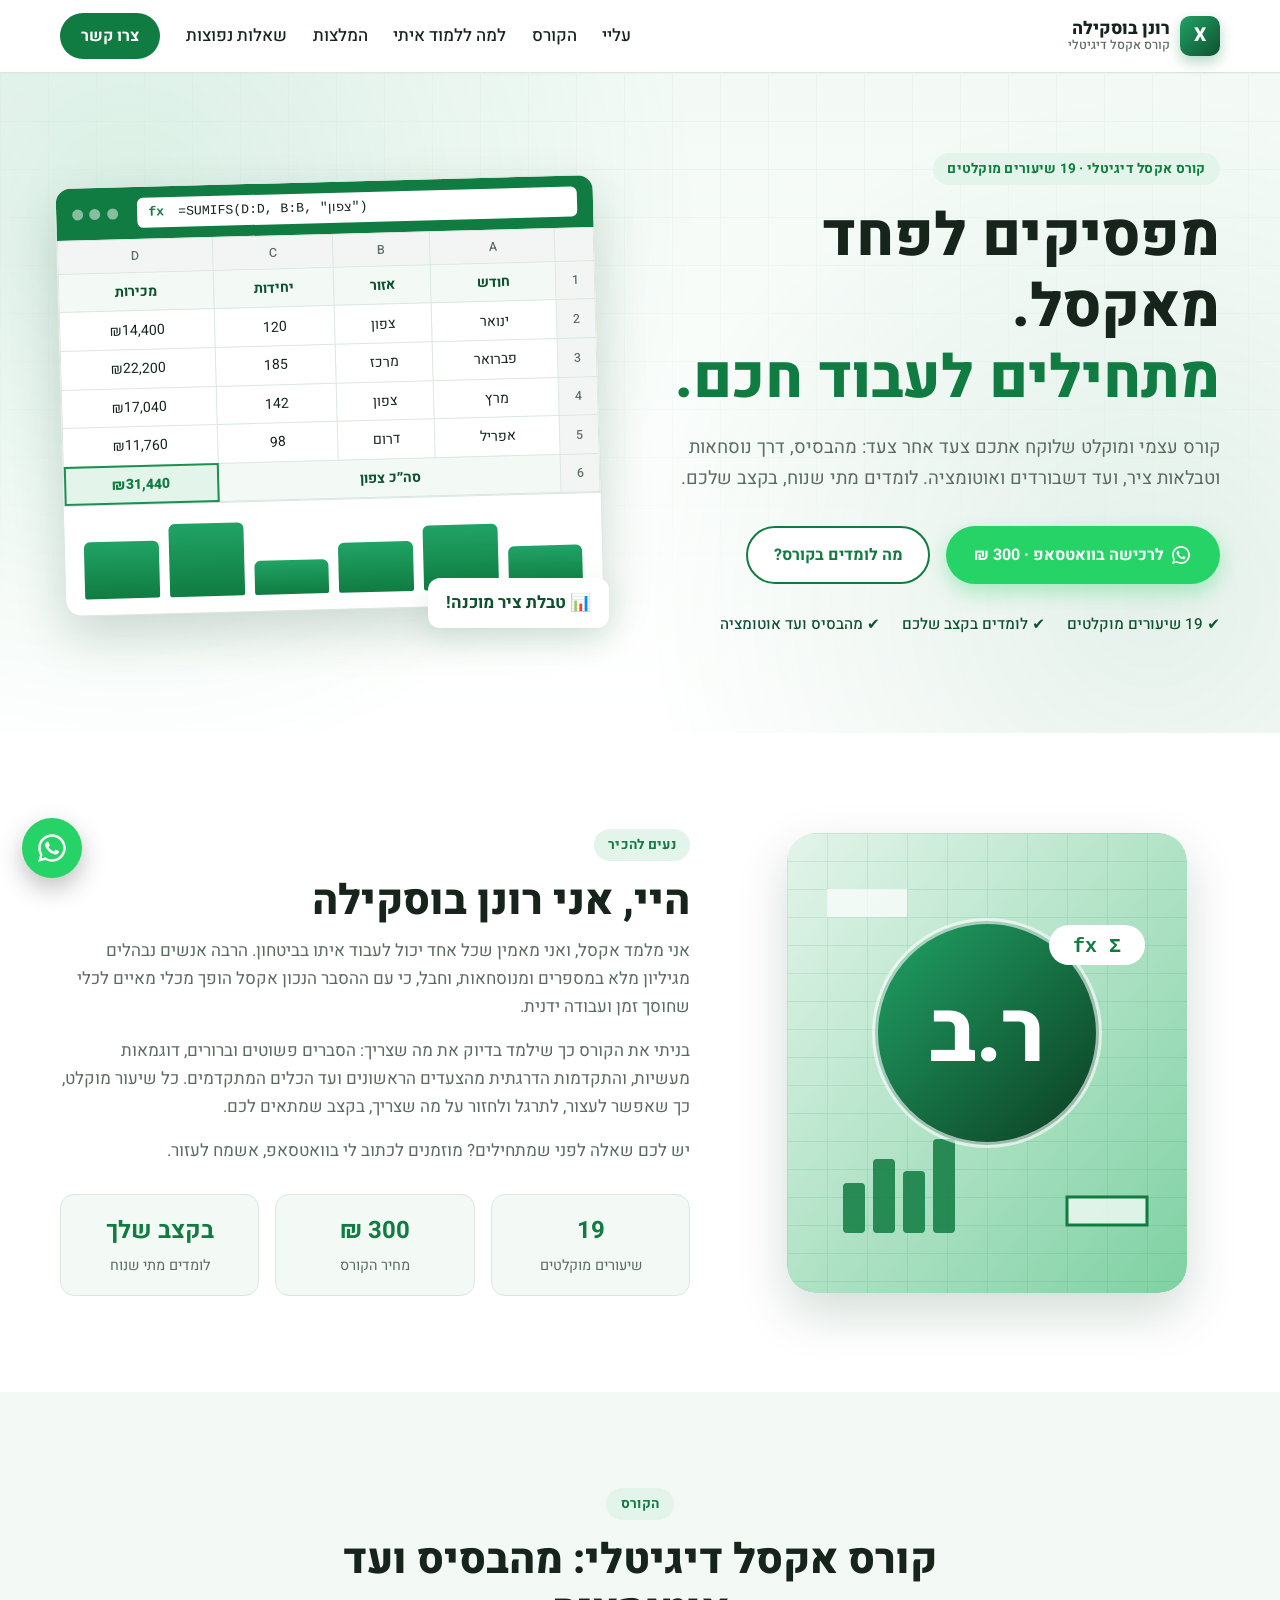
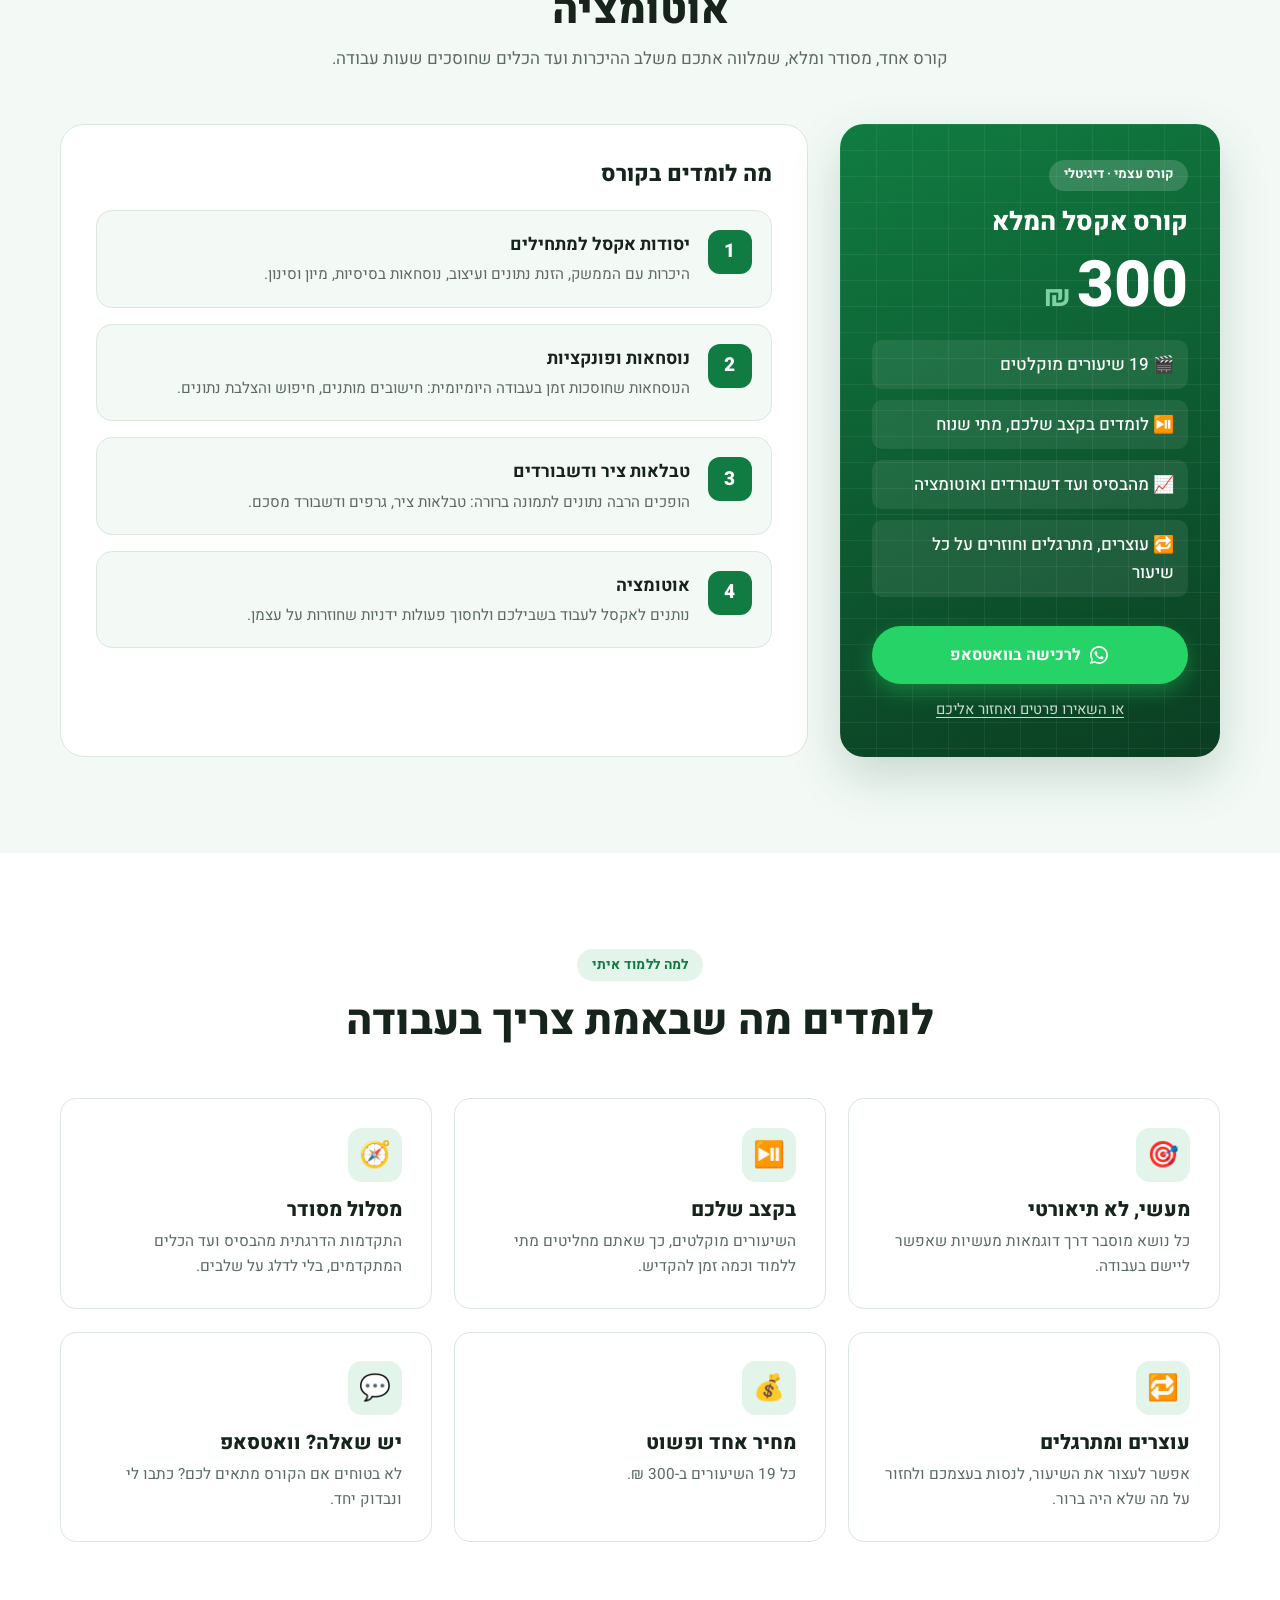
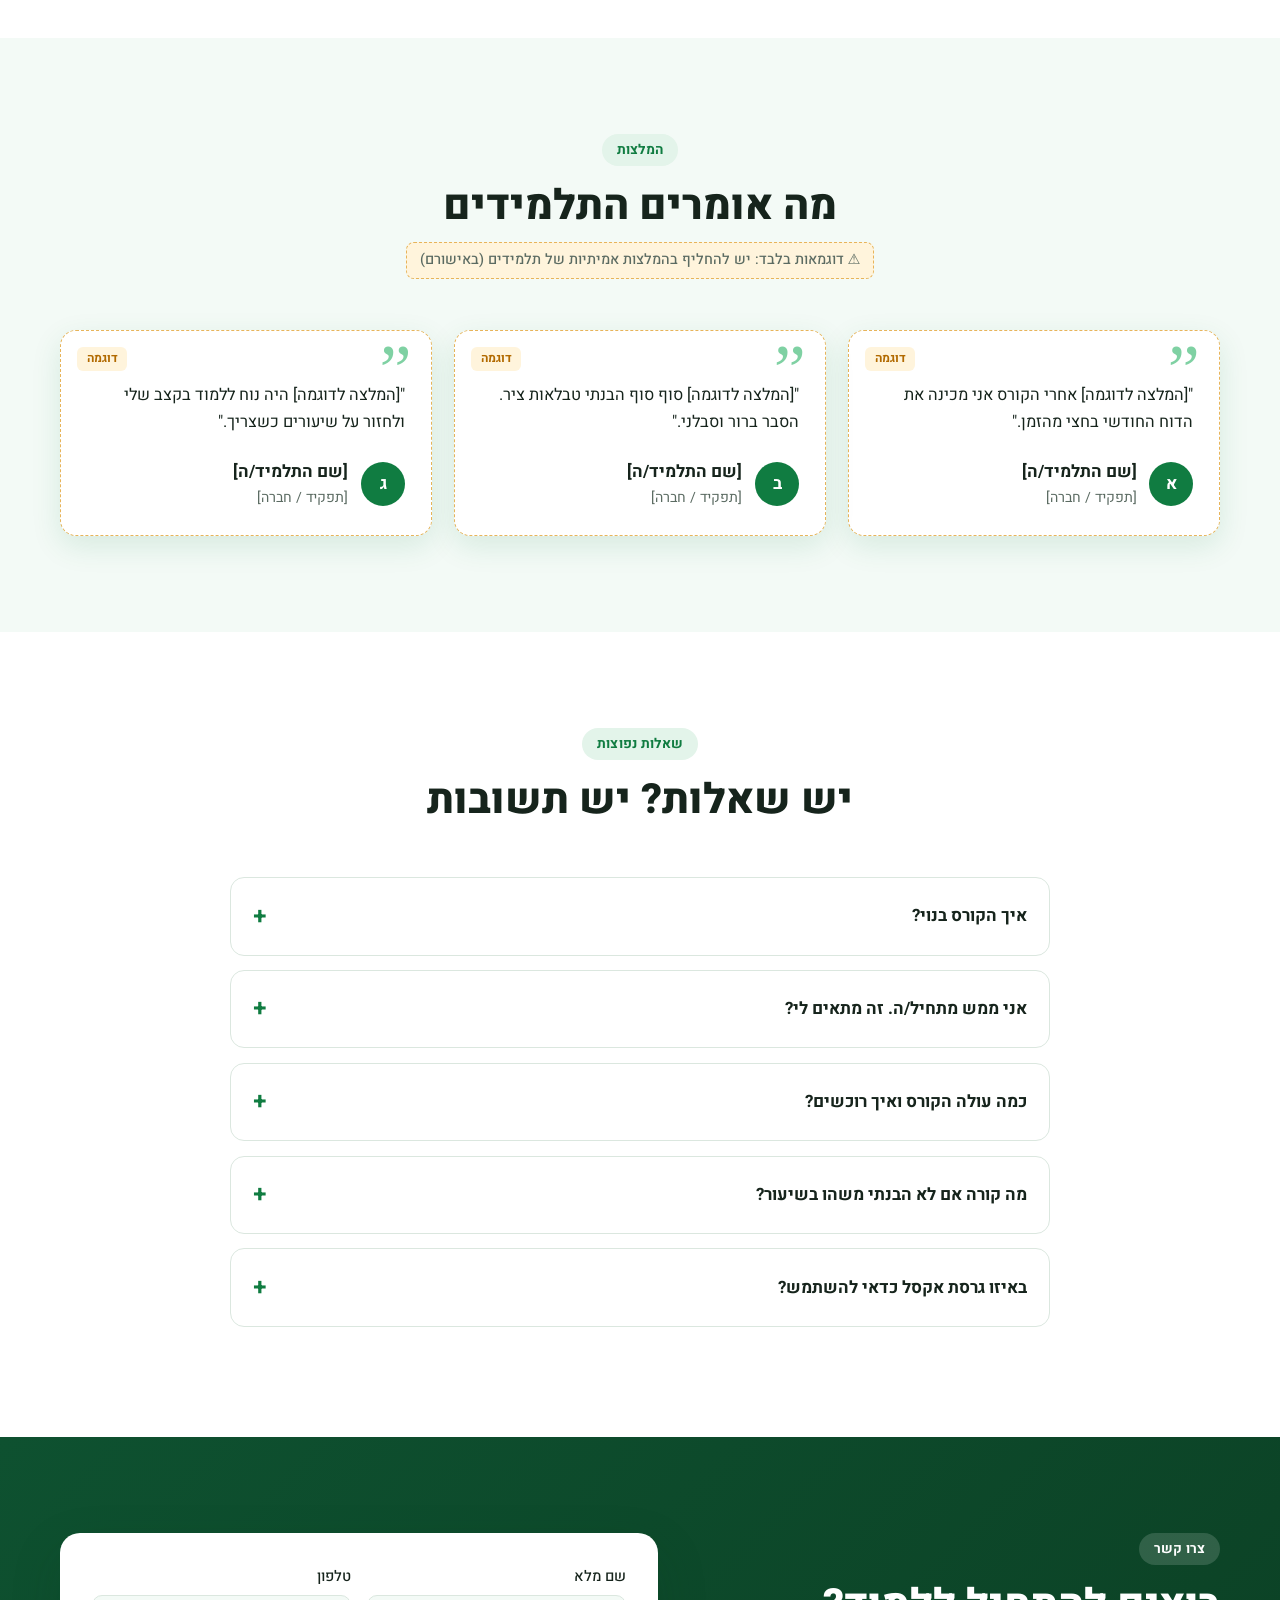
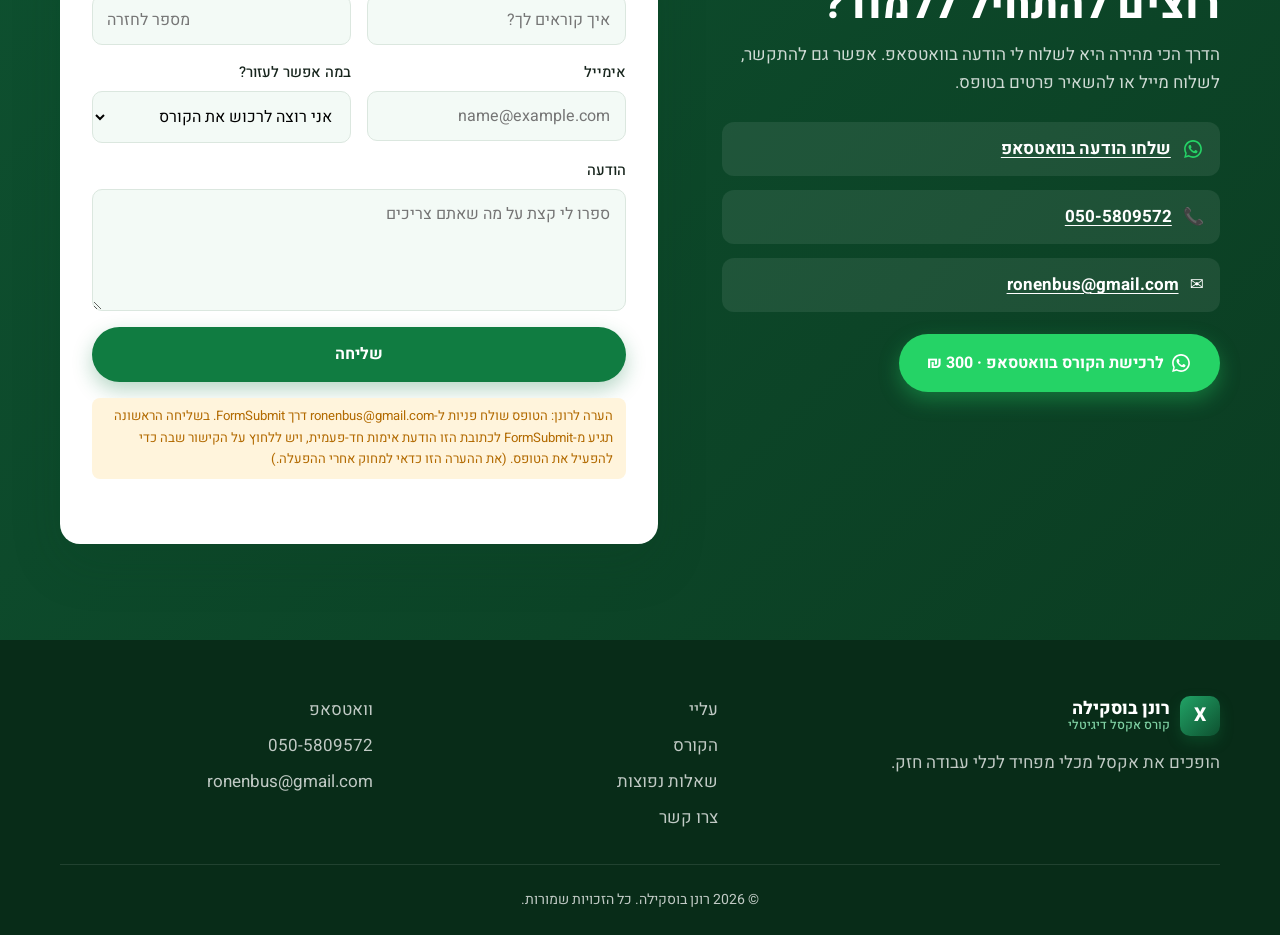
==== index.html @ 21a85e14 "Add Hebrew Excel course landing page for GitHub Pages Place the static site at the repository root w" ====
<!DOCTYPE html>
<html lang="he" dir="rtl">
<head>
  <meta charset="UTF-8">
  <meta name="viewport" content="width=device-width, initial-scale=1.0">
  <title>רונן בוסקילה | קורס אקסל דיגיטלי</title>
  <meta name="description" content="קורס אקסל דיגיטלי עם רונן בוסקילה: 19 שיעורים מוקלטים, לומדים בקצב שלכם, מהבסיס ועד טבלאות ציר, דשבורדים ואוטומציה. 300 ₪.">
  <link rel="preconnect" href="https://fonts.googleapis.com">
  <link rel="preconnect" href="https://fonts.gstatic.com" crossorigin>
  <link href="https://fonts.googleapis.com/css2?family=Heebo:wght@300;400;500;700;800&display=swap" rel="stylesheet">
  <link rel="stylesheet" href="styles.css">
</head>
<body>

  <!-- ===== Header / Nav ===== -->
  <header class="site-header" id="top">
    <div class="container nav">
      <a href="#top" class="logo" aria-label="דף הבית">
        <span class="logo-mark">X</span>
        <span class="logo-text">רונן בוסקילה <small>קורס אקסל דיגיטלי</small></span>
      </a>
      <button class="nav-toggle" aria-label="פתיחת תפריט" aria-expanded="false">
        <span></span><span></span><span></span>
      </button>
      <nav class="nav-links" aria-label="ניווט ראשי">
        <a href="#about">עליי</a>
        <a href="#course">הקורס</a>
        <a href="#benefits">למה ללמוד איתי</a>
        <a href="#testimonials">המלצות</a>
        <a href="#faq">שאלות נפוצות</a>
        <a href="#contact" class="btn btn-small">צרו קשר</a>
      </nav>
    </div>
  </header>

  <main>
    <!-- ===== Hero ===== -->
    <section class="hero">
      <div class="container hero-grid">
        <div class="hero-text">
          <span class="eyebrow">קורס אקסל דיגיטלי · 19 שיעורים מוקלטים</span>
          <h1>מפסיקים לפחד מאקסל.<br><span class="highlight">מתחילים לעבוד חכם.</span></h1>
          <p class="lead">
            קורס עצמי ומוקלט שלוקח אתכם צעד אחר צעד: מהבסיס, דרך נוסחאות וטבלאות ציר, ועד דשבורדים ואוטומציה.
            לומדים מתי שנוח, בקצב שלכם.
          </p>
          <div class="hero-cta">
            <a href="https://wa.me/972505809572?text=%D7%94%D7%99%D7%99%20%D7%A8%D7%95%D7%A0%D7%9F%2C%20%D7%90%D7%A0%D7%99%20%D7%A8%D7%95%D7%A6%D7%94%20%D7%9C%D7%A8%D7%9B%D7%95%D7%A9%20%D7%90%D7%AA%20%D7%A7%D7%95%D7%A8%D7%A1%20%D7%94%D7%90%D7%A7%D7%A1%D7%9C%20%D7%94%D7%93%D7%99%D7%92%D7%99%D7%98%D7%9C%D7%99%20%28300%20%E2%82%AA%29" target="_blank" rel="noopener" class="btn btn-whatsapp">
              <svg class="wa-icon" viewBox="0 0 32 32" aria-hidden="true"><use href="#wa"/></svg>
              לרכישה בוואטסאפ · 300 ₪
            </a>
            <a href="#course" class="btn btn-ghost">מה לומדים בקורס?</a>
          </div>
          <ul class="hero-points">
            <li>✔ 19 שיעורים מוקלטים</li>
            <li>✔ לומדים בקצב שלכם</li>
            <li>✔ מהבסיס ועד אוטומציה</li>
          </ul>
        </div>

        <!-- Decorative spreadsheet mock -->
        <div class="hero-visual" aria-hidden="true">
          <div class="sheet">
            <div class="sheet-bar">
              <span class="dot"></span><span class="dot"></span><span class="dot"></span>
              <span class="formula"><b>fx</b> =SUMIFS(D:D, B:B, "<bdi>צפון</bdi>")</span>
            </div>
            <table class="sheet-table">
              <thead><tr><th></th><th>A</th><th>B</th><th>C</th><th>D</th></tr></thead>
              <tbody>
                <tr><th>1</th><td class="h">חודש</td><td class="h">אזור</td><td class="h">יחידות</td><td class="h">מכירות</td></tr>
                <tr><th>2</th><td>ינואר</td><td>צפון</td><td>120</td><td>₪14,400</td></tr>
                <tr><th>3</th><td>פברואר</td><td>מרכז</td><td>185</td><td>₪22,200</td></tr>
                <tr><th>4</th><td>מרץ</td><td>צפון</td><td>142</td><td>₪17,040</td></tr>
                <tr><th>5</th><td>אפריל</td><td>דרום</td><td>98</td><td>₪11,760</td></tr>
                <tr><th>6</th><td colspan="3" class="h">סה״כ צפון</td><td class="sel">₪31,440</td></tr>
              </tbody>
            </table>
            <div class="chart">
              <span style="--h:55%"></span><span style="--h:85%"></span><span style="--h:65%"></span><span style="--h:45%"></span><span style="--h:95%"></span><span style="--h:75%"></span>
            </div>
          </div>
          <div class="float-badge">📊 טבלת ציר מוכנה!</div>
        </div>
      </div>
    </section>

    <!-- ===== About ===== -->
    <section class="section" id="about">
      <div class="container about-grid">
        <div class="about-photo">
          <!-- Illustrated avatar (not a photo) -->
          <svg class="avatar-art" viewBox="0 0 400 460" role="img" aria-label="איור: ר.ב עם מוטיב של גיליון אקסל">
            <defs>
              <linearGradient id="bg" x1="0" y1="0" x2="1" y2="1">
                <stop offset="0" stop-color="#e3f4ea"/><stop offset="1" stop-color="#7fd1a3"/>
              </linearGradient>
              <linearGradient id="disc" x1="0" y1="0" x2="1" y2="1">
                <stop offset="0" stop-color="#21a366"/><stop offset="1" stop-color="#0b3d22"/>
              </linearGradient>
              <pattern id="grid" width="40" height="28" patternUnits="userSpaceOnUse">
                <path d="M40 0H0V28" fill="none" stroke="#107c41" stroke-opacity=".14" stroke-width="1.5"/>
              </pattern>
            </defs>
            <rect width="400" height="460" rx="28" fill="url(#bg)"/>
            <rect width="400" height="460" rx="28" fill="url(#grid)"/>
            <!-- highlighted cells -->
            <rect x="40" y="56" width="80" height="28" fill="#fff" fill-opacity=".7"/>
            <rect x="280" y="364" width="80" height="28" fill="#fff" fill-opacity=".7" stroke="#107c41" stroke-width="3"/>
            <!-- bars -->
            <g fill="#107c41" fill-opacity=".85">
              <rect x="56" y="350" width="22" height="50" rx="4"/>
              <rect x="86" y="326" width="22" height="74" rx="4"/>
              <rect x="116" y="338" width="22" height="62" rx="4"/>
              <rect x="146" y="306" width="22" height="94" rx="4"/>
            </g>
            <!-- initials disc -->
            <circle cx="200" cy="200" r="112" fill="url(#disc)"/>
            <circle cx="200" cy="200" r="112" fill="none" stroke="#fff" stroke-opacity=".6" stroke-width="6"/>
            <text x="200" y="228" text-anchor="middle" font-family="Heebo, sans-serif" font-weight="800" font-size="86" fill="#fff">ר.ב</text>
            <!-- fx tag -->
            <g transform="translate(262 92)">
              <rect width="96" height="40" rx="20" fill="#fff"/>
              <text x="48" y="27" text-anchor="middle" font-family="Consolas, monospace" font-weight="700" font-size="20" fill="#107c41">fx Σ</text>
            </g>
          </svg>
        </div>
        <div class="about-text">
          <span class="eyebrow">נעים להכיר</span>
          <h2>היי, אני רונן בוסקילה</h2>
          <p>
            אני מלמד אקסל, ואני מאמין שכל אחד יכול לעבוד איתו בביטחון. הרבה אנשים נבהלים מגיליון מלא במספרים
            ומנוסחאות, וחבל, כי עם ההסבר הנכון אקסל הופך מכלי מאיים לכלי שחוסך זמן ועבודה ידנית.
          </p>
          <p>
            בניתי את הקורס כך שילמד בדיוק את מה שצריך: הסברים פשוטים וברורים, דוגמאות מעשיות,
            והתקדמות הדרגתית מהצעדים הראשונים ועד הכלים המתקדמים. כל שיעור מוקלט, כך שאפשר לעצור, לתרגל
            ולחזור על מה שצריך, בקצב שמתאים לכם.
          </p>
          <p>יש לכם שאלה לפני שמתחילים? מוזמנים לכתוב לי בוואטסאפ, אשמח לעזור.</p>
          <div class="stats">
            <div><strong>19</strong><span>שיעורים מוקלטים</span></div>
            <div><strong>300 ₪</strong><span>מחיר הקורס</span></div>
            <div><strong>בקצב שלך</strong><span>לומדים מתי שנוח</span></div>
          </div>
        </div>
      </div>
    </section>

    <!-- ===== Course ===== -->
    <section class="section section-alt" id="course">
      <div class="container">
        <div class="section-head">
          <span class="eyebrow">הקורס</span>
          <h2>קורס אקסל דיגיטלי: מהבסיס ועד אוטומציה</h2>
          <p>קורס אחד, מסודר ומלא, שמלווה אתכם משלב ההיכרות ועד הכלים שחוסכים שעות עבודה.</p>
        </div>

        <div class="course-feature">
          <aside class="course-offer">
            <span class="ribbon-static">קורס עצמי · דיגיטלי</span>
            <h3>קורס אקסל המלא</h3>
            <div class="price-big"><span class="amount">300</span><span class="cur">₪</span></div>
            <ul class="offer-list">
              <li>🎬 19 שיעורים מוקלטים</li>
              <li>⏯️ לומדים בקצב שלכם, מתי שנוח</li>
              <li>📈 מהבסיס ועד דשבורדים ואוטומציה</li>
              <li>🔁 עוצרים, מתרגלים וחוזרים על כל שיעור</li>
            </ul>
            <a href="https://wa.me/972505809572?text=%D7%94%D7%99%D7%99%20%D7%A8%D7%95%D7%A0%D7%9F%2C%20%D7%90%D7%A0%D7%99%20%D7%A8%D7%95%D7%A6%D7%94%20%D7%9C%D7%A8%D7%9B%D7%95%D7%A9%20%D7%90%D7%AA%20%D7%A7%D7%95%D7%A8%D7%A1%20%D7%94%D7%90%D7%A7%D7%A1%D7%9C%20%D7%94%D7%93%D7%99%D7%92%D7%99%D7%98%D7%9C%D7%99%20%28300%20%E2%82%AA%29" target="_blank" rel="noopener" class="btn btn-whatsapp full-w">
              <svg class="wa-icon" viewBox="0 0 32 32" aria-hidden="true"><use href="#wa"/></svg>
              לרכישה בוואטסאפ
            </a>
            <a href="#contact" class="offer-sub">או השאירו פרטים ואחזור אליכם</a>
          </aside>

          <div class="modules">
            <h3 class="modules-title">מה לומדים בקורס</h3>
            <ol class="module-list">
              <li class="module">
                <span class="m-num">1</span>
                <div>
                  <h4>יסודות אקסל למתחילים</h4>
                  <p>היכרות עם הממשק, הזנת נתונים ועיצוב, נוסחאות בסיסיות, מיון וסינון.</p>
                </div>
              </li>
              <li class="module">
                <span class="m-num">2</span>
                <div>
                  <h4>נוסחאות ופונקציות</h4>
                  <p>הנוסחאות שחוסכות זמן בעבודה היומיומית: חישובים מותנים, חיפוש והצלבת נתונים.</p>
                </div>
              </li>
              <li class="module">
                <span class="m-num">3</span>
                <div>
                  <h4>טבלאות ציר ודשבורדים</h4>
                  <p>הופכים הרבה נתונים לתמונה ברורה: טבלאות ציר, גרפים ודשבורד מסכם.</p>
                </div>
              </li>
              <li class="module">
                <span class="m-num">4</span>
                <div>
                  <h4>אוטומציה</h4>
                  <p>נותנים לאקסל לעבוד בשבילכם ולחסוך פעולות ידניות שחוזרות על עצמן.</p>
                </div>
              </li>
            </ol>
          </div>
        </div>
      </div>
    </section>

    <!-- ===== Benefits ===== -->
    <section class="section" id="benefits">
      <div class="container">
        <div class="section-head">
          <span class="eyebrow">למה ללמוד איתי</span>
          <h2>לומדים מה שבאמת צריך בעבודה</h2>
        </div>
        <div class="benefits-grid">
          <div class="benefit"><div class="b-icon">🎯</div><h3>מעשי, לא תיאורטי</h3><p>כל נושא מוסבר דרך דוגמאות מעשיות שאפשר ליישם בעבודה.</p></div>
          <div class="benefit"><div class="b-icon">⏯️</div><h3>בקצב שלכם</h3><p>השיעורים מוקלטים, כך שאתם מחליטים מתי ללמוד וכמה זמן להקדיש.</p></div>
          <div class="benefit"><div class="b-icon">🧭</div><h3>מסלול מסודר</h3><p>התקדמות הדרגתית מהבסיס ועד הכלים המתקדמים, בלי לדלג על שלבים.</p></div>
          <div class="benefit"><div class="b-icon">🔁</div><h3>עוצרים ומתרגלים</h3><p>אפשר לעצור את השיעור, לנסות בעצמכם ולחזור על מה שלא היה ברור.</p></div>
          <div class="benefit"><div class="b-icon">💰</div><h3>מחיר אחד ופשוט</h3><p>כל 19 השיעורים ב-300 ₪.</p></div>
          <div class="benefit"><div class="b-icon">💬</div><h3>יש שאלה? וואטסאפ</h3><p>לא בטוחים אם הקורס מתאים לכם? כתבו לי ונבדוק יחד.</p></div>
        </div>
      </div>
    </section>

    <!-- ===== Testimonials ===== -->
    <section class="section section-alt" id="testimonials">
      <div class="container">
        <div class="section-head">
          <span class="eyebrow">המלצות</span>
          <h2>מה אומרים התלמידים</h2>
          <p class="placeholder-note center">⚠️ דוגמאות בלבד: יש להחליף בהמלצות אמיתיות של תלמידים (באישורם)</p>
        </div>
        <div class="testimonials-grid">
          <figure class="testimonial">
            <span class="example-tag">דוגמה</span>
            <blockquote>"[המלצה לדוגמה] אחרי הקורס אני מכינה את הדוח החודשי בחצי מהזמן."</blockquote>
            <figcaption><span class="avatar">א</span><div><strong>[שם התלמיד/ה]</strong><small>[תפקיד / חברה]</small></div></figcaption>
          </figure>
          <figure class="testimonial">
            <span class="example-tag">דוגמה</span>
            <blockquote>"[המלצה לדוגמה] סוף סוף הבנתי טבלאות ציר. הסבר ברור וסבלני."</blockquote>
            <figcaption><span class="avatar">ב</span><div><strong>[שם התלמיד/ה]</strong><small>[תפקיד / חברה]</small></div></figcaption>
          </figure>
          <figure class="testimonial">
            <span class="example-tag">דוגמה</span>
            <blockquote>"[המלצה לדוגמה] היה נוח ללמוד בקצב שלי ולחזור על שיעורים כשצריך."</blockquote>
            <figcaption><span class="avatar">ג</span><div><strong>[שם התלמיד/ה]</strong><small>[תפקיד / חברה]</small></div></figcaption>
          </figure>
        </div>
      </div>
    </section>

    <!-- ===== FAQ ===== -->
    <section class="section" id="faq">
      <div class="container narrow">
        <div class="section-head">
          <span class="eyebrow">שאלות נפוצות</span>
          <h2>יש שאלות? יש תשובות</h2>
        </div>
        <div class="faq-list">
          <details>
            <summary>איך הקורס בנוי?</summary>
            <p>זה קורס עצמי ודיגיטלי של 19 שיעורים מוקלטים. אין מפגשים בזמן קבוע: צופים בשיעורים מתי שנוח לכם ומתקדמים בקצב שלכם.</p>
          </details>
          <details>
            <summary>אני ממש מתחיל/ה. זה מתאים לי?</summary>
            <p>כן. הקורס מתחיל מהיסודות ומתקדם בהדרגה, כך שלא צריך ידע מוקדם. אם יש לכם כבר ניסיון, אפשר להתמקד בחלקים המתקדמים.</p>
          </details>
          <details>
            <summary>כמה עולה הקורס ואיך רוכשים?</summary>
            <p>הקורס עולה 300 ₪. לרכישה, שלחו לי הודעה בוואטסאפ ל-<a href="https://wa.me/972505809572?text=%D7%94%D7%99%D7%99%20%D7%A8%D7%95%D7%A0%D7%9F%2C%20%D7%90%D7%A0%D7%99%20%D7%A8%D7%95%D7%A6%D7%94%20%D7%9C%D7%A8%D7%9B%D7%95%D7%A9%20%D7%90%D7%AA%20%D7%A7%D7%95%D7%A8%D7%A1%20%D7%94%D7%90%D7%A7%D7%A1%D7%9C%20%D7%94%D7%93%D7%99%D7%92%D7%99%D7%98%D7%9C%D7%99%20%28300%20%E2%82%AA%29" target="_blank" rel="noopener" class="inline-link"><bdi>050-5809572</bdi></a> ואחזור אליכם עם כל הפרטים.</p>
          </details>
          <details>
            <summary>מה קורה אם לא הבנתי משהו בשיעור?</summary>
            <p>השיעורים מוקלטים, אז אפשר לעצור, לחזור אחורה ולצפות שוב בכל חלק. ואם עדיין יש שאלה, אפשר לכתוב לי בוואטסאפ.</p>
          </details>
          <details>
            <summary>באיזו גרסת אקסל כדאי להשתמש?</summary>
            <p>מומלץ לעבוד עם גרסה עדכנית של Excel. אם יש לכם גרסה ישנה יותר, כתבו לי לפני הרכישה ונבדוק יחד שהקורס מתאים לכם.</p>
          </details>
        </div>
      </div>
    </section>

    <!-- ===== Contact ===== -->
    <section class="section contact-section" id="contact">
      <div class="container contact-grid">
        <div class="contact-info">
          <span class="eyebrow light">צרו קשר</span>
          <h2>רוצים להתחיל ללמוד?</h2>
          <p>הדרך הכי מהירה היא לשלוח לי הודעה בוואטסאפ. אפשר גם להתקשר, לשלוח מייל או להשאיר פרטים בטופס.</p>
          <ul class="contact-list">
            <li class="wa-item">
              <svg class="wa-icon" viewBox="0 0 32 32" aria-hidden="true"><use href="#wa"/></svg>
              <a href="https://wa.me/972505809572?text=%D7%94%D7%99%D7%99%20%D7%A8%D7%95%D7%A0%D7%9F%2C%20%D7%90%D7%A9%D7%9E%D7%97%20%D7%9C%D7%A9%D7%9E%D7%95%D7%A2%20%D7%A4%D7%A8%D7%98%D7%99%D7%9D%20%D7%A2%D7%9C%20%D7%A7%D7%95%D7%A8%D7%A1%20%D7%94%D7%90%D7%A7%D7%A1%D7%9C%20%D7%94%D7%93%D7%99%D7%92%D7%99%D7%98%D7%9C%D7%99" target="_blank" rel="noopener" class="contact-link">שלחו הודעה בוואטסאפ</a>
            </li>
            <li>📞 <a href="tel:+972505809572" class="contact-link"><bdi>050-5809572</bdi></a></li>
            <li>✉️ <a href="mailto:ronenbus@gmail.com" class="contact-link">ronenbus@gmail.com</a></li>
          </ul>
          <a href="https://wa.me/972505809572?text=%D7%94%D7%99%D7%99%20%D7%A8%D7%95%D7%A0%D7%9F%2C%20%D7%90%D7%A0%D7%99%20%D7%A8%D7%95%D7%A6%D7%94%20%D7%9C%D7%A8%D7%9B%D7%95%D7%A9%20%D7%90%D7%AA%20%D7%A7%D7%95%D7%A8%D7%A1%20%D7%94%D7%90%D7%A7%D7%A1%D7%9C%20%D7%94%D7%93%D7%99%D7%92%D7%99%D7%98%D7%9C%D7%99%20%28300%20%E2%82%AA%29" target="_blank" rel="noopener" class="btn btn-whatsapp contact-cta">
            <svg class="wa-icon" viewBox="0 0 32 32" aria-hidden="true"><use href="#wa"/></svg>
            לרכישת הקורס בוואטסאפ · 300 ₪
          </a>
        </div>
        <form class="contact-form" id="contactForm" action="https://formsubmit.co/ronenbus@gmail.com" method="POST" novalidate>
          <input type="hidden" name="_subject" value="פנייה חדשה מהאתר: קורס אקסל">
          <input type="hidden" name="_template" value="table">
          <input type="text" name="_honey" style="display:none" tabindex="-1" autocomplete="off">
          <label>שם מלא
            <input type="text" name="name" required placeholder="איך קוראים לך?">
          </label>
          <label>טלפון
            <input type="tel" name="phone" placeholder="מספר לחזרה">
          </label>
          <label>אימייל
            <input type="email" name="email" required placeholder="name@example.com">
          </label>
          <label>במה אפשר לעזור?
            <select name="topic">
              <option>אני רוצה לרכוש את הקורס</option>
              <option>יש לי שאלה על הקורס</option>
              <option>אחר</option>
            </select>
          </label>
          <label class="full">הודעה
            <textarea name="message" rows="4" placeholder="ספרו לי קצת על מה שאתם צריכים"></textarea>
          </label>
          <button type="submit" class="btn btn-primary full">שליחה</button>
          <p class="form-note full">הערה לרונן: הטופס שולח פניות ל-ronenbus@gmail.com דרך FormSubmit. בשליחה הראשונה תגיע מ-FormSubmit לכתובת הזו הודעת אימות חד-פעמית, ויש ללחוץ על הקישור שבה כדי להפעיל את הטופס. (את ההערה הזו כדאי למחוק אחרי ההפעלה.)</p>
          <p class="form-status full" role="status" aria-live="polite"></p>
        </form>
      </div>
    </section>
  </main>

  <!-- ===== Footer ===== -->
  <footer class="site-footer">
    <div class="container footer-grid">
      <div>
        <a href="#top" class="logo light"><span class="logo-mark">X</span><span class="logo-text">רונן בוסקילה <small>קורס אקסל דיגיטלי</small></span></a>
        <p>הופכים את אקסל מכלי מפחיד לכלי עבודה חזק.</p>
      </div>
      <nav aria-label="ניווט תחתון">
        <a href="#about">עליי</a>
        <a href="#course">הקורס</a>
        <a href="#faq">שאלות נפוצות</a>
        <a href="#contact">צרו קשר</a>
      </nav>
      <div class="footer-contact">
        <a href="https://wa.me/972505809572?text=%D7%94%D7%99%D7%99%20%D7%A8%D7%95%D7%A0%D7%9F%2C%20%D7%90%D7%A9%D7%9E%D7%97%20%D7%9C%D7%A9%D7%9E%D7%95%D7%A2%20%D7%A4%D7%A8%D7%98%D7%99%D7%9D%20%D7%A2%D7%9C%20%D7%A7%D7%95%D7%A8%D7%A1%20%D7%94%D7%90%D7%A7%D7%A1%D7%9C%20%D7%94%D7%93%D7%99%D7%92%D7%99%D7%98%D7%9C%D7%99" target="_blank" rel="noopener">וואטסאפ</a>
        <a href="tel:+972505809572"><bdi>050-5809572</bdi></a>
        <a href="mailto:ronenbus@gmail.com">ronenbus@gmail.com</a>
        <!-- Social links: add here when available, e.g. <a href="...">פייסבוק</a> -->
      </div>
    </div>
    <div class="container copyright">© <span id="year"></span> רונן בוסקילה. כל הזכויות שמורות.</div>
  </footer>

  <!-- Floating WhatsApp button -->
  <a href="https://wa.me/972505809572?text=%D7%94%D7%99%D7%99%20%D7%A8%D7%95%D7%A0%D7%9F%2C%20%D7%90%D7%A9%D7%9E%D7%97%20%D7%9C%D7%A9%D7%9E%D7%95%D7%A2%20%D7%A4%D7%A8%D7%98%D7%99%D7%9D%20%D7%A2%D7%9C%20%D7%A7%D7%95%D7%A8%D7%A1%20%D7%94%D7%90%D7%A7%D7%A1%D7%9C%20%D7%94%D7%93%D7%99%D7%92%D7%99%D7%98%D7%9C%D7%99" target="_blank" rel="noopener" class="wa-float" aria-label="שלחו הודעה בוואטסאפ">
    <svg viewBox="0 0 32 32" aria-hidden="true"><use href="#wa"/></svg>
  </a>

  <!-- WhatsApp icon symbol -->
  <svg width="0" height="0" style="position:absolute" aria-hidden="true">
    <symbol id="wa" viewBox="0 0 32 32">
      <path fill="currentColor" d="M16.004 3C8.837 3 3.004 8.832 3.004 16c0 2.29.6 4.528 1.74 6.5L3 29l6.68-1.71A12.95 12.95 0 0 0 16.004 29C23.17 29 29 23.168 29 16S23.17 3 16.004 3Zm0 23.6c-1.98 0-3.92-.53-5.61-1.54l-.4-.24-3.96 1.02 1.06-3.86-.26-.41A10.56 10.56 0 0 1 5.4 16c0-5.85 4.76-10.6 10.6-10.6 5.85 0 10.6 4.75 10.6 10.6 0 5.85-4.75 10.6-10.6 10.6Zm5.82-7.94c-.32-.16-1.89-.93-2.18-1.04-.29-.11-.5-.16-.72.16-.21.32-.82 1.04-1 1.25-.19.21-.37.24-.69.08-.32-.16-1.35-.5-2.57-1.59-.95-.85-1.59-1.9-1.78-2.22-.19-.32-.02-.49.14-.65.14-.14.32-.37.48-.56.16-.19.21-.32.32-.53.11-.21.05-.4-.03-.56-.08-.16-.72-1.73-.98-2.37-.26-.62-.52-.54-.72-.55h-.61c-.21 0-.56.08-.85.4-.29.32-1.12 1.09-1.12 2.66s1.15 3.09 1.31 3.3c.16.21 2.26 3.45 5.47 4.84.76.33 1.36.53 1.83.68.77.24 1.47.21 2.02.13.62-.09 1.89-.77 2.16-1.52.27-.75.27-1.39.19-1.52-.08-.13-.29-.21-.61-.37Z"/>
    </symbol>
  </svg>

  <script src="script.js"></script>
</body>
</html>
---- styles.css ----
:root{
  --green-900:#0b3d22; --green-800:#0e5130; --green-700:#107c41; --green-600:#1d8f52;
  --green-500:#21a366; --green-300:#7fd1a3; --green-100:#e3f4ea; --green-50:#f3faf6;
  --ink:#16241c; --muted:#5b6b62; --line:#dbe7df; --white:#fff; --warn:#b26a00; --warn-bg:#fff4dc;
  --radius:16px; --shadow:0 10px 30px rgba(16,124,65,.12); --shadow-lg:0 20px 50px rgba(11,61,34,.18);
}
*{box-sizing:border-box;margin:0;padding:0}
html{scroll-behavior:smooth}
body{font-family:'Heebo',system-ui,sans-serif;color:var(--ink);background:var(--white);line-height:1.65;font-size:17px}
a{color:inherit;text-decoration:none}
img{max-width:100%}
.container{width:min(1160px,92%);margin-inline:auto}
.narrow{width:min(820px,92%)}
h1,h2,h3{line-height:1.2;font-weight:800}
h2{font-size:clamp(1.8rem,3.4vw,2.6rem);margin-bottom:.6rem}
h3{font-size:1.25rem;margin-bottom:.4rem}

/* Buttons */
.btn{display:inline-flex;align-items:center;justify-content:center;gap:.4rem;padding:.85rem 1.6rem;border-radius:999px;font-weight:700;font-family:inherit;font-size:1rem;cursor:pointer;border:2px solid transparent;transition:.2s ease}
.btn-primary{background:var(--green-700);color:#fff;box-shadow:0 8px 20px rgba(16,124,65,.3)}
.btn-primary:hover{background:var(--green-800);transform:translateY(-2px)}
.btn-ghost{border-color:var(--green-700);color:var(--green-700);background:#fff}
.btn-ghost:hover{background:var(--green-100)}
.btn-outline{border-color:var(--line);color:var(--green-700);background:#fff}
.btn-outline:hover{border-color:var(--green-700);background:var(--green-50)}
.btn-small{padding:.5rem 1.2rem;background:var(--green-700);color:#fff !important}
.btn-small:hover{background:var(--green-800)}

.eyebrow{display:inline-block;font-size:.85rem;font-weight:700;color:var(--green-700);background:var(--green-100);padding:.3rem .9rem;border-radius:999px;margin-bottom:1rem;letter-spacing:.02em}
.eyebrow.light{background:rgba(255,255,255,.15);color:#fff}
.placeholder-note{display:inline-block;background:var(--warn-bg);color:var(--warn);border:1px dashed #e7b45a;padding:.35rem .8rem;border-radius:8px;font-size:.9rem;font-weight:500;margin-bottom:1rem}
.placeholder-note.center{display:table;margin-inline:auto}
.placeholder-inline{color:var(--warn);font-weight:500}

/* Header */
.site-header{position:sticky;top:0;z-index:50;background:rgba(255,255,255,.88);backdrop-filter:blur(10px);border-bottom:1px solid var(--line)}
.nav{display:flex;align-items:center;justify-content:space-between;height:72px}
.logo{display:flex;align-items:center;gap:.65rem;font-weight:800;font-size:1.1rem}
.logo-text{display:flex;flex-direction:column;line-height:1.1}
.logo-text small{font-weight:500;font-size:.78rem;color:var(--muted)}
.logo.light .logo-text small{color:var(--green-300)}
.logo-mark{width:40px;height:40px;border-radius:10px;background:linear-gradient(135deg,var(--green-500),var(--green-800));color:#fff;display:grid;place-items:center;font-weight:800;font-size:1.2rem;box-shadow:0 6px 14px rgba(16,124,65,.3)}
.nav-links{display:flex;align-items:center;gap:1.6rem;font-weight:500}
.nav-links a:not(.btn):hover{color:var(--green-700)}
.nav-toggle{display:none;background:none;border:0;cursor:pointer;width:40px;height:40px;flex-direction:column;justify-content:center;gap:5px;align-items:center}
.nav-toggle span{width:24px;height:2.5px;background:var(--ink);border-radius:2px;transition:.2s}

/* Hero */
.hero{padding:5rem 0 6rem;background:
  radial-gradient(circle at 10% 20%,rgba(33,163,102,.12),transparent 45%),
  radial-gradient(circle at 90% 80%,rgba(16,124,65,.1),transparent 40%),
  linear-gradient(var(--green-50),#fff);
  position:relative;overflow:hidden}
.hero::before{content:"";position:absolute;inset:0;background-image:linear-gradient(var(--line) 1px,transparent 1px),linear-gradient(90deg,var(--line) 1px,transparent 1px);background-size:48px 48px;opacity:.35;mask-image:linear-gradient(#000,transparent 85%);pointer-events:none}
.hero-grid{display:grid;grid-template-columns:1.05fr 1fr;gap:3.5rem;align-items:center;position:relative}
.hero h1{font-size:clamp(2.3rem,5vw,3.7rem);margin-bottom:1.2rem}
.highlight{color:var(--green-700);position:relative}
.lead{font-size:1.15rem;color:var(--muted);max-width:34em;margin-bottom:2rem}
.hero-cta{display:flex;gap:1rem;flex-wrap:wrap;margin-bottom:1.8rem}
.hero-points{list-style:none;display:flex;flex-wrap:wrap;gap:.6rem 1.4rem;color:var(--green-800);font-weight:500;font-size:.95rem}

.hero-visual{position:relative}
.sheet{background:#fff;border-radius:var(--radius);box-shadow:var(--shadow-lg);overflow:hidden;border:1px solid var(--line);transform:rotate(-1.5deg)}
.sheet-bar{display:flex;align-items:center;gap:.4rem;background:var(--green-700);padding:.7rem 1rem;direction:ltr}
.sheet-bar .dot{width:11px;height:11px;border-radius:50%;background:rgba(255,255,255,.5)}
.formula{direction:ltr;unicode-bidi:isolate;margin-left:.8rem;background:#fff;color:var(--ink);font-family:Consolas,monospace;font-size:.82rem;padding:.25rem .7rem;border-radius:6px;flex:1;white-space:nowrap;overflow:hidden;text-overflow:ellipsis}
.formula b{color:var(--green-700);margin-right:.4rem}
.sheet-table{width:100%;border-collapse:collapse;font-size:.88rem}
.sheet-table th{background:#f2f5f3;color:var(--muted);font-weight:500;font-size:.78rem;padding:.35rem;border:1px solid var(--line)}
.sheet-table td{padding:.45rem .6rem;border:1px solid var(--line);text-align:center}
.sheet-table td.h{font-weight:700;background:var(--green-50);color:var(--green-800)}
.sheet-table td.sel{outline:2.5px solid var(--green-600);outline-offset:-2px;font-weight:800;color:var(--green-700);background:var(--green-100)}
.chart{display:flex;align-items:flex-end;gap:10px;height:110px;padding:1rem 1.2rem;border-top:1px solid var(--line)}
.chart span{flex:1;height:var(--h);background:linear-gradient(var(--green-500),var(--green-700));border-radius:6px 6px 2px 2px;animation:grow 1s ease-out both}
.chart span:nth-child(2){animation-delay:.1s}.chart span:nth-child(3){animation-delay:.2s}.chart span:nth-child(4){animation-delay:.3s}.chart span:nth-child(5){animation-delay:.4s}.chart span:nth-child(6){animation-delay:.5s}
@keyframes grow{from{height:0}}
.float-badge{position:absolute;bottom:-18px;right:-10px;background:#fff;padding:.7rem 1.1rem;border-radius:12px;box-shadow:var(--shadow);font-weight:700;color:var(--green-800);animation:float 4s ease-in-out infinite}
@keyframes float{50%{transform:translateY(-8px)}}

/* Sections */
.section{padding:6rem 0}
.section-alt{background:var(--green-50)}
.section-head{text-align:center;max-width:680px;margin:0 auto 3.2rem}
.section-head p{color:var(--muted)}

/* About */
.about-grid{display:grid;grid-template-columns:.85fr 1.15fr;gap:4rem;align-items:center}
.photo-placeholder{aspect-ratio:4/5;max-height:460px;margin-inline:auto;border-radius:24px;background:linear-gradient(135deg,var(--green-100),var(--green-300));display:grid;place-content:center;text-align:center;color:var(--green-800);font-weight:700;border:3px dashed rgba(16,124,65,.35);box-shadow:var(--shadow)}
.photo-placeholder span{font-size:3.5rem}
.about-text p{color:var(--muted);margin-bottom:1rem}
.stats{display:flex;gap:1rem;margin-top:1.8rem;flex-wrap:wrap}
.stats div{flex:1;min-width:120px;background:var(--green-50);border:1px solid var(--line);border-radius:14px;padding:1rem;text-align:center}
.stats strong{display:block;font-size:1.8rem;color:var(--green-700)}
.stats span{font-size:.9rem;color:var(--muted)}

/* Courses */
.courses-grid{display:grid;grid-template-columns:repeat(4,1fr);gap:1.4rem}
.course-card{position:relative;background:#fff;border:1px solid var(--line);border-radius:var(--radius);padding:1.8rem 1.5rem;display:flex;flex-direction:column;transition:.25s ease}
.course-card:hover{transform:translateY(-6px);box-shadow:var(--shadow-lg);border-color:var(--green-300)}
.course-card.featured{border:2px solid var(--green-700);box-shadow:var(--shadow)}
.ribbon{position:absolute;top:-13px;left:50%;transform:translateX(-50%);background:var(--green-700);color:#fff;font-size:.8rem;font-weight:700;padding:.25rem .9rem;border-radius:999px;white-space:nowrap}
.course-icon{font-size:2rem;margin-bottom:.6rem}
.level{align-self:flex-start;font-size:.78rem;font-weight:700;color:var(--green-700);background:var(--green-100);padding:.15rem .7rem;border-radius:999px;margin-bottom:.7rem}
.course-card p{color:var(--muted);font-size:.95rem;margin-bottom:1rem}
.course-card ul{list-style:none;margin-bottom:1.2rem;font-size:.92rem}
.course-card li{padding:.3rem 0;padding-inline-start:1.5rem;position:relative}
.course-card li::before{content:"✓";position:absolute;inset-inline-start:0;color:var(--green-600);font-weight:800}
.course-meta{display:flex;justify-content:space-between;gap:.5rem;font-size:.85rem;color:var(--warn);font-weight:500;border-top:1px dashed var(--line);padding-top:1rem;margin-top:auto;margin-bottom:1rem}

/* Benefits */
.benefits-grid{display:grid;grid-template-columns:repeat(3,1fr);gap:1.4rem}
.benefit{padding:1.8rem;border-radius:var(--radius);border:1px solid var(--line);background:#fff;transition:.2s}
.benefit:hover{border-color:var(--green-300);box-shadow:var(--shadow)}
.b-icon{width:54px;height:54px;border-radius:14px;background:var(--green-100);display:grid;place-items:center;font-size:1.6rem;margin-bottom:1rem}
.benefit p{color:var(--muted);font-size:.96rem}

/* Testimonials */
.testimonials-grid{display:grid;grid-template-columns:repeat(3,1fr);gap:1.4rem}
.testimonial{position:relative;background:#fff;border-radius:var(--radius);padding:2rem 1.6rem 1.6rem;border:1px dashed #e7b45a;box-shadow:var(--shadow)}
.testimonial::before{content:"”";position:absolute;top:.2rem;right:1.2rem;font-size:4.5rem;color:var(--green-300);line-height:1;font-family:Georgia,serif}
.example-tag{position:absolute;top:1rem;left:1rem;background:var(--warn-bg);color:var(--warn);font-size:.75rem;font-weight:700;padding:.15rem .6rem;border-radius:6px}
.testimonial blockquote{font-size:1.02rem;margin:1.2rem 0 1.4rem}
.testimonial figcaption{display:flex;align-items:center;gap:.8rem}
.testimonial figcaption small{display:block;color:var(--muted)}
.avatar{width:44px;height:44px;border-radius:50%;background:var(--green-700);color:#fff;display:grid;place-items:center;font-weight:700}

/* FAQ */
.faq-list details{background:#fff;border:1px solid var(--line);border-radius:14px;margin-bottom:.9rem;overflow:hidden;transition:.2s}
.faq-list details[open]{border-color:var(--green-300);box-shadow:var(--shadow)}
.faq-list summary{cursor:pointer;list-style:none;padding:1.15rem 1.4rem;font-weight:700;display:flex;justify-content:space-between;align-items:center;gap:1rem}
.faq-list summary::-webkit-details-marker{display:none}
.faq-list summary::after{content:"+";font-size:1.5rem;color:var(--green-700);transition:.2s;flex-shrink:0}
.faq-list details[open] summary::after{transform:rotate(45deg)}
.faq-list details p{padding:0 1.4rem 1.2rem;color:var(--muted)}

/* Contact */
.contact-section{background:linear-gradient(135deg,var(--green-800),var(--green-900));color:#fff}
.contact-grid{display:grid;grid-template-columns:1fr 1.2fr;gap:4rem;align-items:start}
.contact-info p{color:rgba(255,255,255,.8);margin-bottom:1.6rem}
.contact-list{list-style:none;display:grid;gap:.9rem}
.contact-list li{display:flex;gap:.7rem;align-items:center;background:rgba(255,255,255,.08);padding:.8rem 1rem;border-radius:12px}
.contact-list span{color:#ffd88a}
.contact-email{color:#fff;font-weight:700;direction:ltr;text-decoration:underline;text-underline-offset:3px}
.contact-email:hover{color:var(--green-300)}
.course-meta .price{color:var(--green-700);font-weight:800;font-size:.95rem}
.contact-form{background:#fff;color:var(--ink);border-radius:20px;padding:2rem;display:grid;grid-template-columns:1fr 1fr;gap:1rem;box-shadow:var(--shadow-lg)}
.contact-form label{display:flex;flex-direction:column;gap:.35rem;font-weight:500;font-size:.92rem}
.contact-form .full{grid-column:1/-1}
.contact-form input,.contact-form select,.contact-form textarea{font-family:inherit;font-size:1rem;padding:.75rem .9rem;border:1.5px solid var(--line);border-radius:10px;background:var(--green-50);transition:.2s}
.contact-form input:focus,.contact-form select:focus,.contact-form textarea:focus{outline:none;border-color:var(--green-600);background:#fff;box-shadow:0 0 0 4px rgba(33,163,102,.15)}
.form-note{font-size:.82rem;color:var(--warn);background:var(--warn-bg);padding:.5rem .8rem;border-radius:8px}
.form-status{font-weight:700;color:var(--green-700);min-height:1em}
.form-status.error{color:#c0392b}

/* Footer */
.site-footer{background:#082c18;color:rgba(255,255,255,.75);padding:3.5rem 0 1.5rem}
.footer-grid{display:grid;grid-template-columns:1.5fr 1fr 1fr;gap:2rem;align-items:start;padding-bottom:2rem;border-bottom:1px solid rgba(255,255,255,.1)}
.footer-grid .logo{color:#fff;margin-bottom:.8rem}
.site-footer nav,.socials{display:flex;flex-direction:column;gap:.5rem}
.site-footer a:hover{color:var(--green-300)}
.copyright{padding-top:1.4rem;font-size:.88rem;text-align:center}

/* Reveal animation */
.reveal{opacity:0;transform:translateY(24px);transition:opacity .6s ease,transform .6s ease}
.reveal.visible{opacity:1;transform:none}

/* Responsive */
@media (max-width:1050px){
  .courses-grid{grid-template-columns:repeat(2,1fr)}
}
@media (max-width:900px){
  .hero-grid,.about-grid,.contact-grid{grid-template-columns:1fr}
  .hero{padding:3.5rem 0 5rem}
  .hero-visual{max-width:520px;margin-inline:auto;width:100%}
  .about-photo{max-width:320px;margin-inline:auto;width:100%}
  .benefits-grid,.testimonials-grid{grid-template-columns:1fr 1fr}
  .footer-grid{grid-template-columns:1fr 1fr}
  .footer-grid>div:first-child{grid-column:1/-1}
  .nav-toggle{display:flex}
  .nav-links{position:absolute;top:72px;inset-inline:0;background:#fff;flex-direction:column;align-items:stretch;gap:0;padding:.5rem 4%;border-bottom:1px solid var(--line);box-shadow:var(--shadow);display:none}
  .nav-links.open{display:flex}
  .nav-links a{padding:.9rem 0;border-bottom:1px solid var(--line)}
  .nav-links a.btn{margin:.8rem 0;border:0}
  .nav-toggle[aria-expanded="true"] span:nth-child(1){transform:translateY(7.5px) rotate(45deg)}
  .nav-toggle[aria-expanded="true"] span:nth-child(2){opacity:0}
  .nav-toggle[aria-expanded="true"] span:nth-child(3){transform:translateY(-7.5px) rotate(-45deg)}
}
@media (max-width:600px){
  body{font-size:16px}
  .section{padding:4rem 0}
  .courses-grid,.benefits-grid,.testimonials-grid{grid-template-columns:1fr}
  .contact-form{grid-template-columns:1fr;padding:1.4rem}
  .hero-cta .btn{flex:1}
  .sheet-table{font-size:.78rem}
  .sheet-table td{padding:.35rem .3rem}
  .float-badge{right:0}
  .footer-grid{grid-template-columns:1fr}
}
@media (prefers-reduced-motion:reduce){
  *{animation:none !important;transition:none !important;scroll-behavior:auto !important}
  .reveal{opacity:1;transform:none}
}

/* ===== v3: single course, WhatsApp, avatar ===== */
.btn-whatsapp{background:#25D366;color:#fff;box-shadow:0 8px 20px rgba(37,211,102,.35)}
.btn-whatsapp:hover{background:#1ebe5b;transform:translateY(-2px)}
.wa-icon{width:22px;height:22px;flex-shrink:0}
.full-w{width:100%}
.inline-link{color:var(--green-700);font-weight:700;text-decoration:underline}

.avatar-art{display:block;width:100%;max-width:400px;margin-inline:auto;border-radius:28px;box-shadow:var(--shadow-lg)}

.course-feature{display:grid;grid-template-columns:380px 1fr;gap:2rem;align-items:stretch}
.course-offer{background:linear-gradient(160deg,var(--green-700),var(--green-900));color:#fff;border-radius:24px;padding:2.2rem 2rem;display:flex;flex-direction:column;box-shadow:var(--shadow-lg);position:relative;overflow:hidden}
.course-offer::after{content:"";position:absolute;inset:0;background-image:linear-gradient(rgba(255,255,255,.06) 1px,transparent 1px),linear-gradient(90deg,rgba(255,255,255,.06) 1px,transparent 1px);background-size:36px 26px;pointer-events:none}
.course-offer>*{position:relative;z-index:1}
.ribbon-static{align-self:flex-start;background:rgba(255,255,255,.16);font-size:.82rem;font-weight:700;padding:.3rem .9rem;border-radius:999px;margin-bottom:1rem}
.course-offer h3{font-size:1.6rem}
.price-big{display:flex;align-items:baseline;gap:.35rem;margin:.6rem 0 1.2rem}
.price-big .amount{font-size:4rem;font-weight:800;line-height:1}
.price-big .cur{font-size:1.8rem;font-weight:700;color:var(--green-300)}
.offer-list{list-style:none;display:grid;gap:.7rem;margin-bottom:1.8rem}
.offer-list li{background:rgba(255,255,255,.08);padding:.65rem .9rem;border-radius:10px;font-weight:500}
.course-offer .btn-whatsapp{margin-top:auto}
.offer-sub{text-align:center;margin-top:.9rem;font-size:.92rem;color:rgba(255,255,255,.8);text-decoration:underline;text-underline-offset:3px}

.modules{background:#fff;border:1px solid var(--line);border-radius:24px;padding:2.2rem}
.modules-title{font-size:1.4rem;margin-bottom:1.4rem}
.module-list{list-style:none;display:grid;gap:1rem}
.module{display:flex;gap:1.1rem;align-items:flex-start;padding:1.2rem;border-radius:16px;background:var(--green-50);border:1px solid var(--line);transition:.2s}
.module:hover{border-color:var(--green-300);box-shadow:var(--shadow)}
.m-num{flex-shrink:0;width:44px;height:44px;border-radius:12px;background:var(--green-700);color:#fff;display:grid;place-items:center;font-weight:800;font-size:1.2rem}
.module h4{font-size:1.1rem;margin-bottom:.2rem}
.module p{color:var(--muted);font-size:.95rem}

.stats strong{font-size:1.5rem}
.contact-link{color:#fff;font-weight:700;text-decoration:underline;text-underline-offset:3px}
.contact-link:hover{color:var(--green-300)}
.wa-item .wa-icon{color:#25D366}
.contact-cta{margin-top:1.4rem}
.footer-contact{display:flex;flex-direction:column;gap:.5rem}

.wa-float{position:fixed;bottom:22px;left:22px;z-index:60;width:60px;height:60px;border-radius:50%;background:#25D366;color:#fff;display:grid;place-items:center;box-shadow:0 10px 25px rgba(0,0,0,.25);transition:.2s}
.wa-float:hover{transform:scale(1.08)}
.wa-float svg{width:34px;height:34px}

@media (max-width:900px){
  .course-feature{grid-template-columns:1fr}
}
@media (max-width:600px){
  .modules,.course-offer{padding:1.6rem 1.3rem}
  .hero-cta .btn{flex:1 1 100%}
  .wa-float{width:54px;height:54px;bottom:16px;left:16px}
}
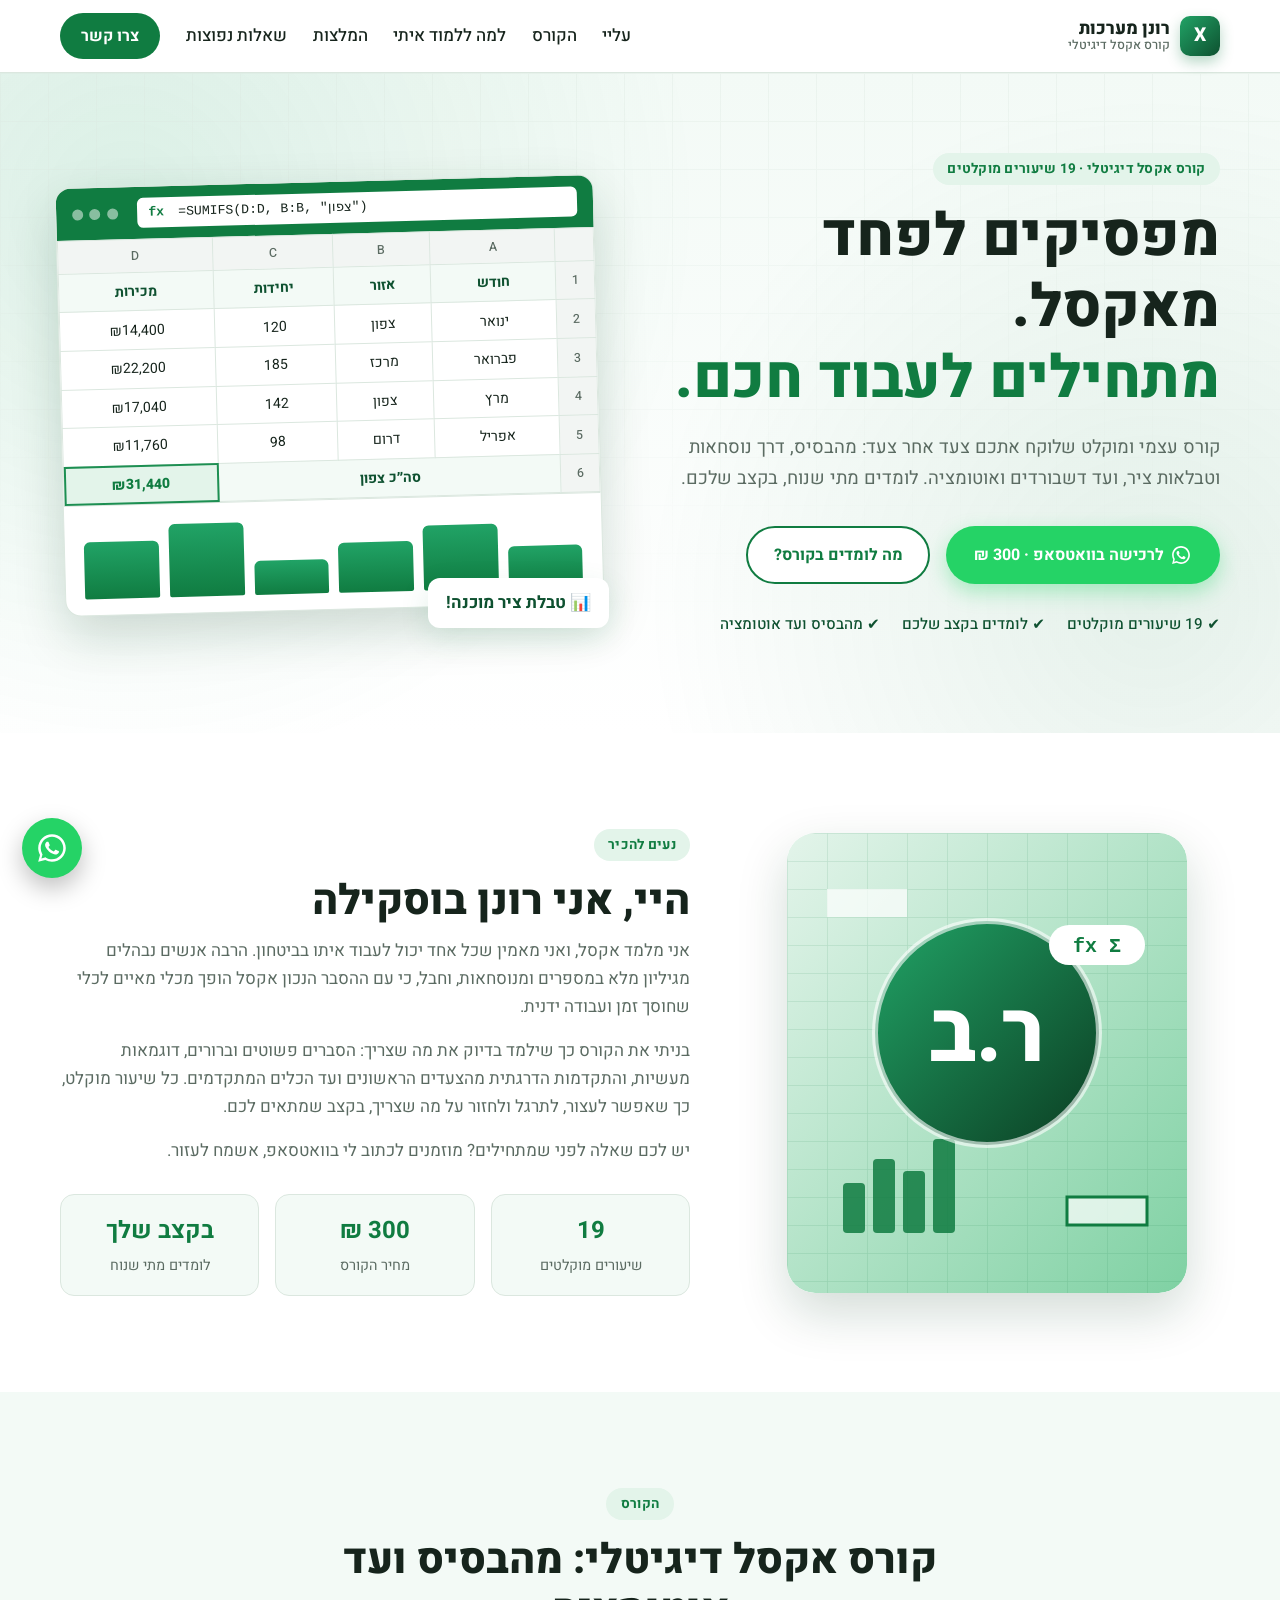
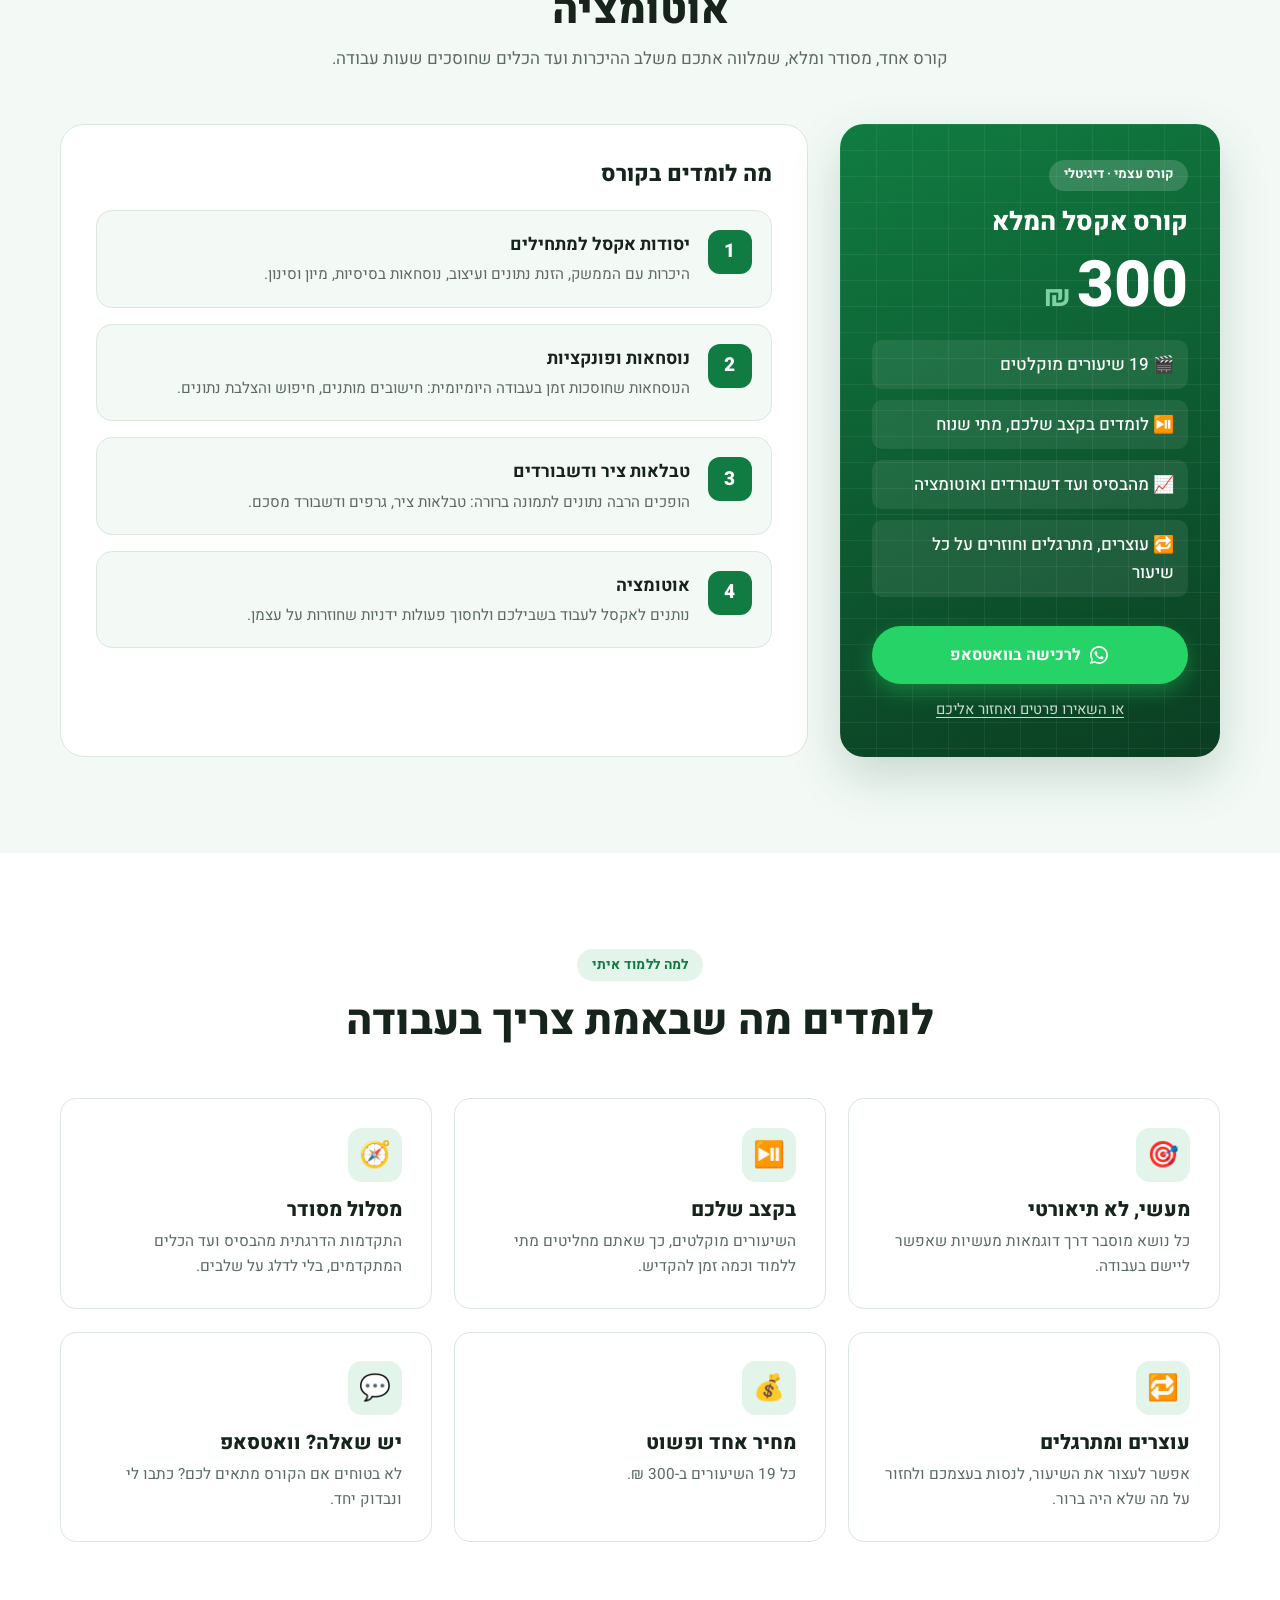
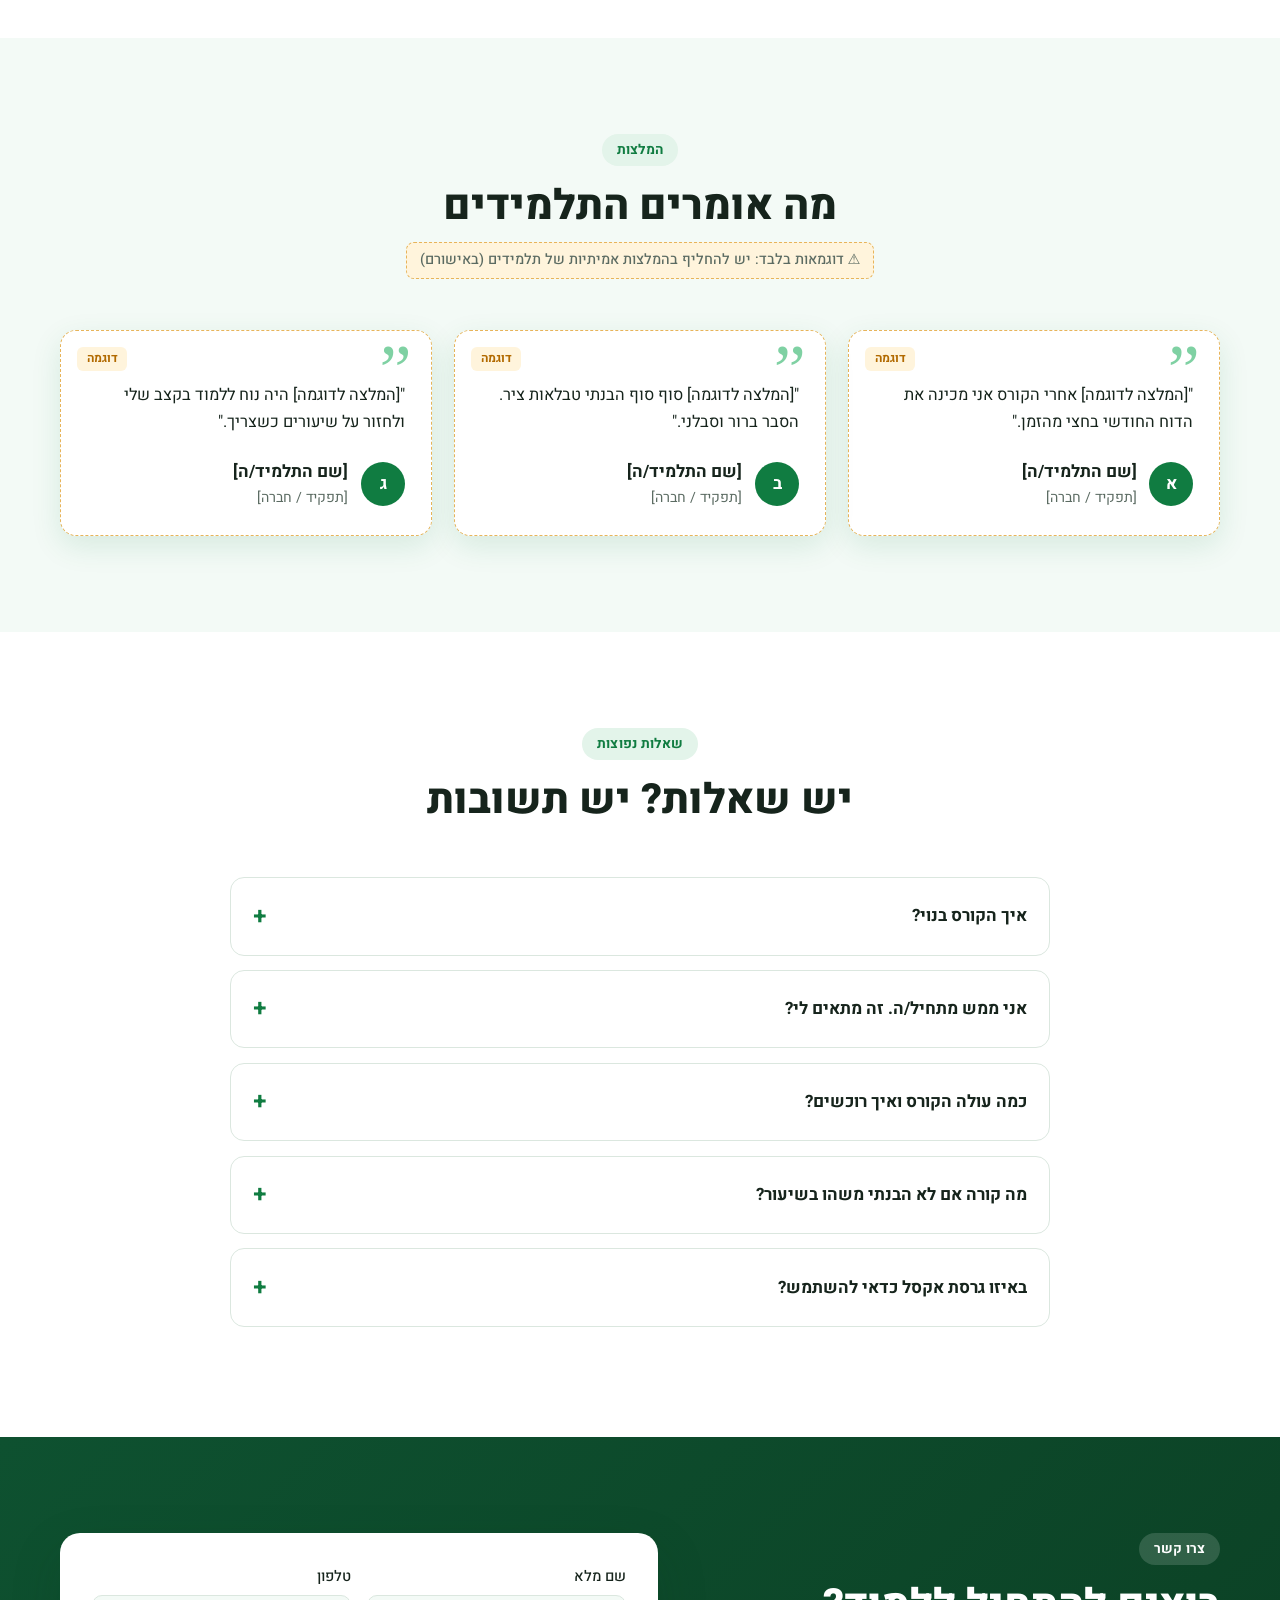
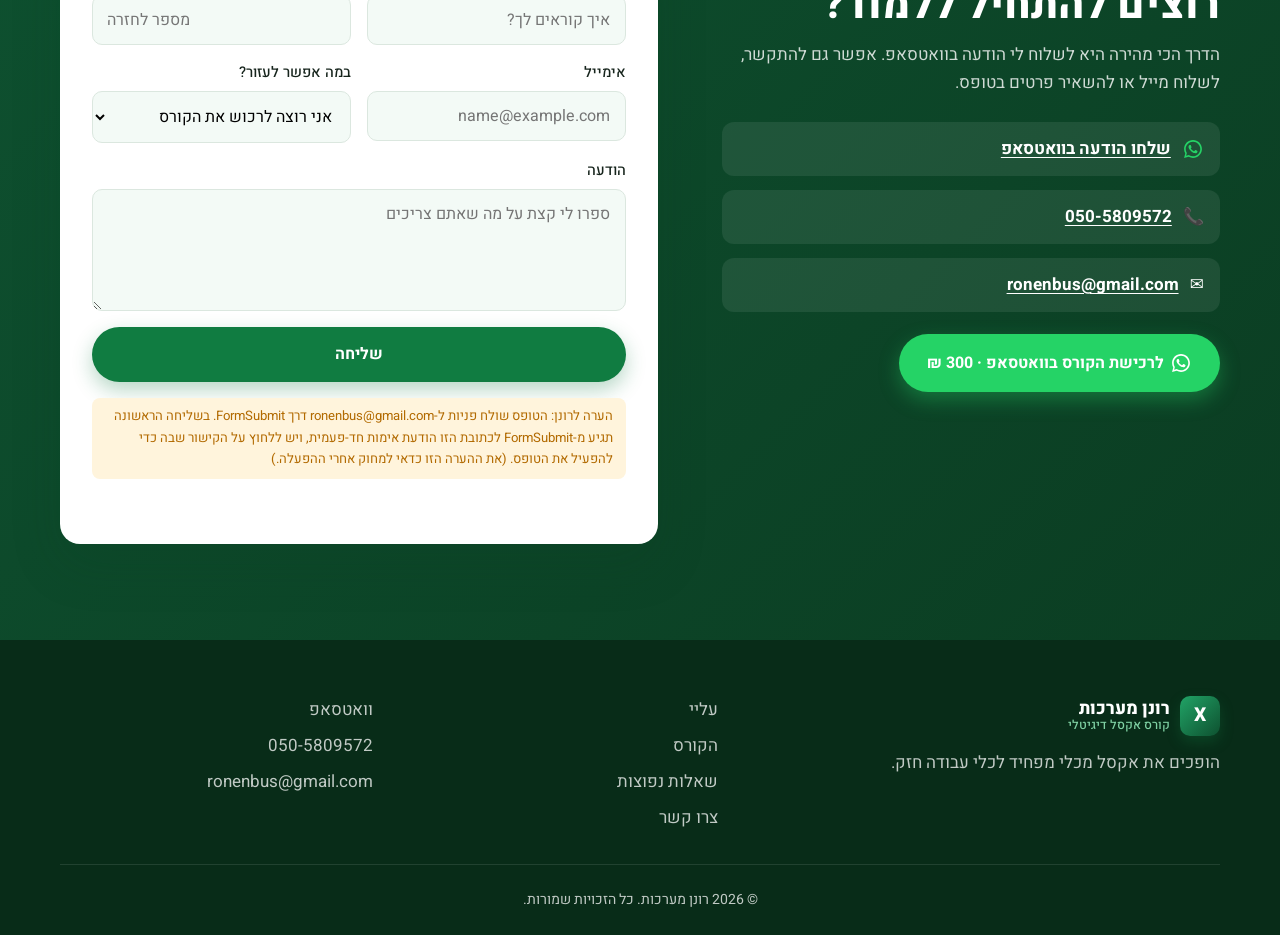
==== commit 668cb69b: "Rename site brand to רונן מערכות Update the page title, description, header and footer logos, and co" ====
--- a/index.html
+++ b/index.html
@@ -3,8 +3,8 @@
 <head>
   <meta charset="UTF-8">
   <meta name="viewport" content="width=device-width, initial-scale=1.0">
-  <title>רונן בוסקילה | קורס אקסל דיגיטלי</title>
-  <meta name="description" content="קורס אקסל דיגיטלי עם רונן בוסקילה: 19 שיעורים מוקלטים, לומדים בקצב שלכם, מהבסיס ועד טבלאות ציר, דשבורדים ואוטומציה. 300 ₪.">
+  <title>רונן מערכות | קורס אקסל דיגיטלי</title>
+  <meta name="description" content="קורס אקסל דיגיטלי של רונן מערכות: 19 שיעורים מוקלטים, לומדים בקצב שלכם, מהבסיס ועד טבלאות ציר, דשבורדים ואוטומציה. 300 ₪.">
   <link rel="preconnect" href="https://fonts.googleapis.com">
   <link rel="preconnect" href="https://fonts.gstatic.com" crossorigin>
   <link href="https://fonts.googleapis.com/css2?family=Heebo:wght@300;400;500;700;800&display=swap" rel="stylesheet">
@@ -17,7 +17,7 @@
     <div class="container nav">
       <a href="#top" class="logo" aria-label="דף הבית">
         <span class="logo-mark">X</span>
-        <span class="logo-text">רונן בוסקילה <small>קורס אקסל דיגיטלי</small></span>
+        <span class="logo-text">רונן מערכות <small>קורס אקסל דיגיטלי</small></span>
       </a>
       <button class="nav-toggle" aria-label="פתיחת תפריט" aria-expanded="false">
         <span></span><span></span><span></span>
@@ -344,7 +344,7 @@
   <footer class="site-footer">
     <div class="container footer-grid">
       <div>
-        <a href="#top" class="logo light"><span class="logo-mark">X</span><span class="logo-text">רונן בוסקילה <small>קורס אקסל דיגיטלי</small></span></a>
+        <a href="#top" class="logo light"><span class="logo-mark">X</span><span class="logo-text">רונן מערכות <small>קורס אקסל דיגיטלי</small></span></a>
         <p>הופכים את אקסל מכלי מפחיד לכלי עבודה חזק.</p>
       </div>
       <nav aria-label="ניווט תחתון">
@@ -360,7 +360,7 @@
         <!-- Social links: add here when available, e.g. <a href="...">פייסבוק</a> -->
       </div>
     </div>
-    <div class="container copyright">© <span id="year"></span> רונן בוסקילה. כל הזכויות שמורות.</div>
+    <div class="container copyright">© <span id="year"></span> רונן מערכות. כל הזכויות שמורות.</div>
   </footer>
 
   <!-- Floating WhatsApp button -->
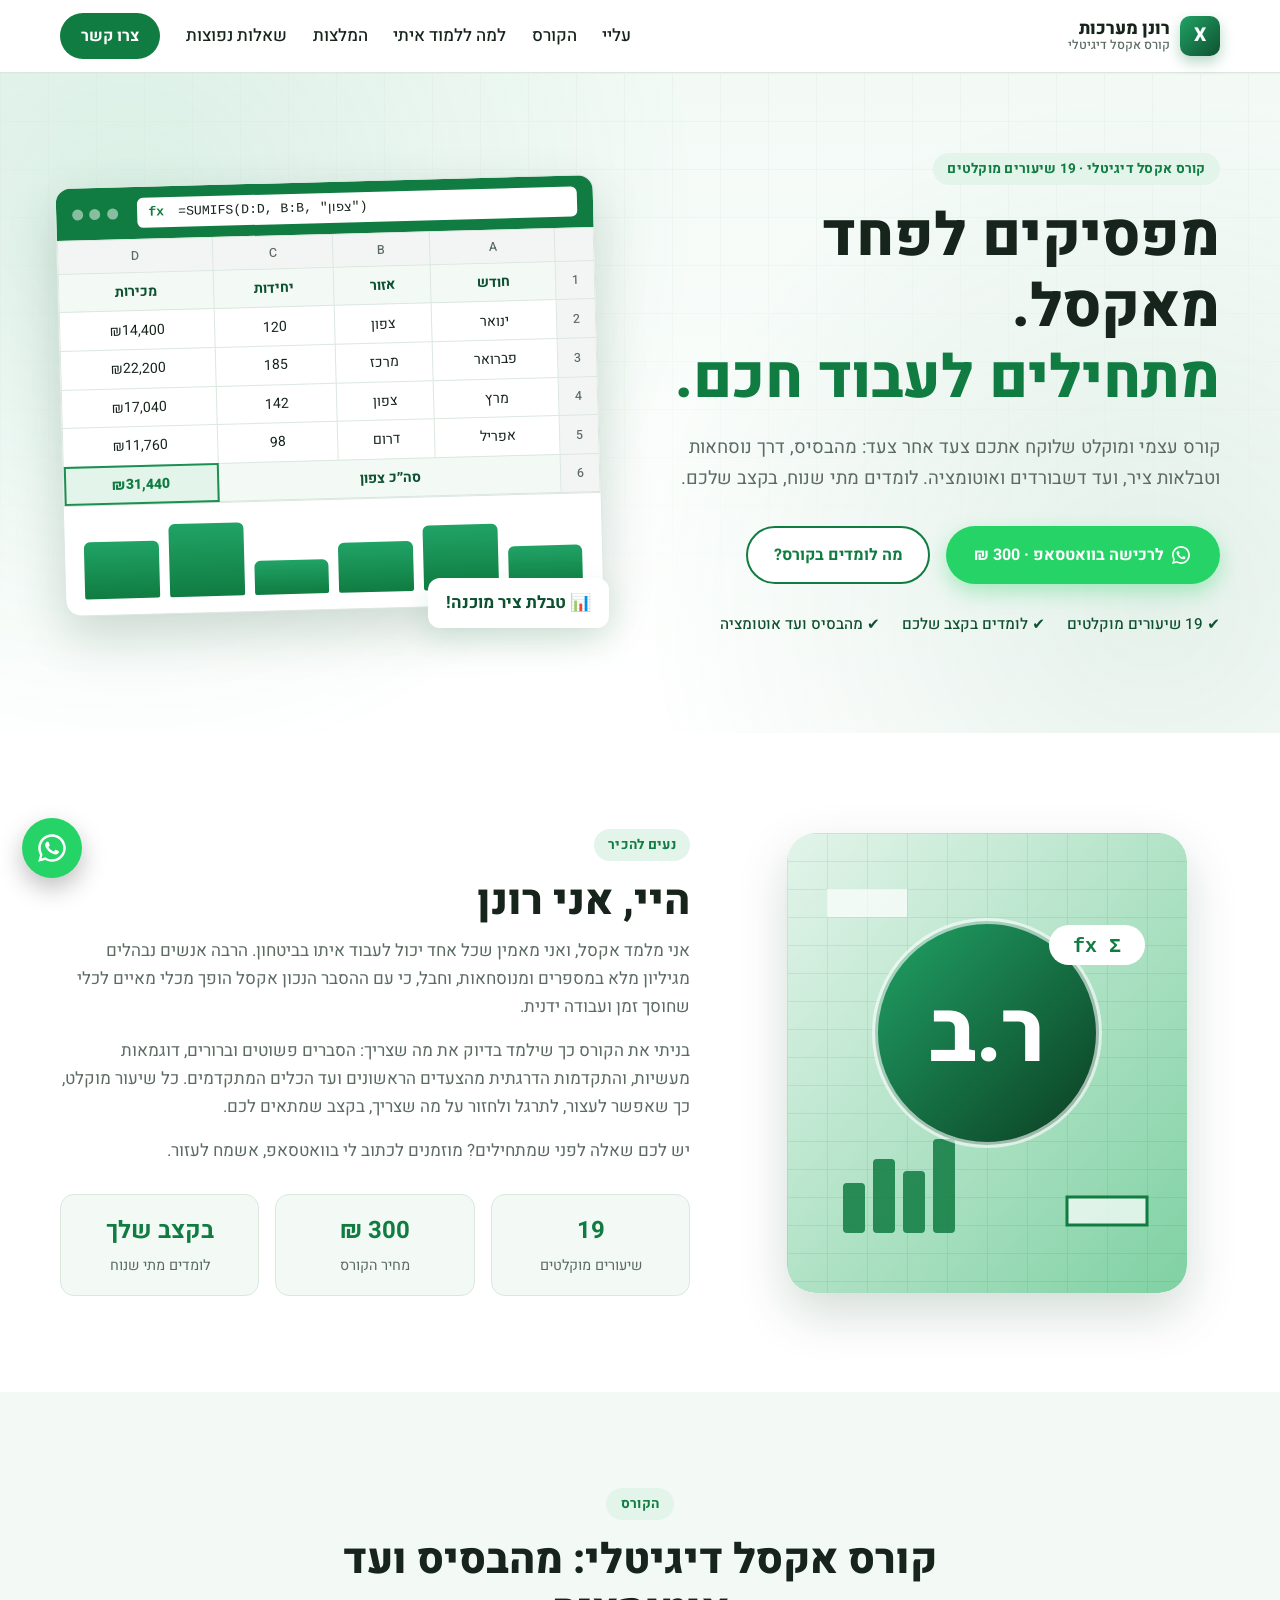
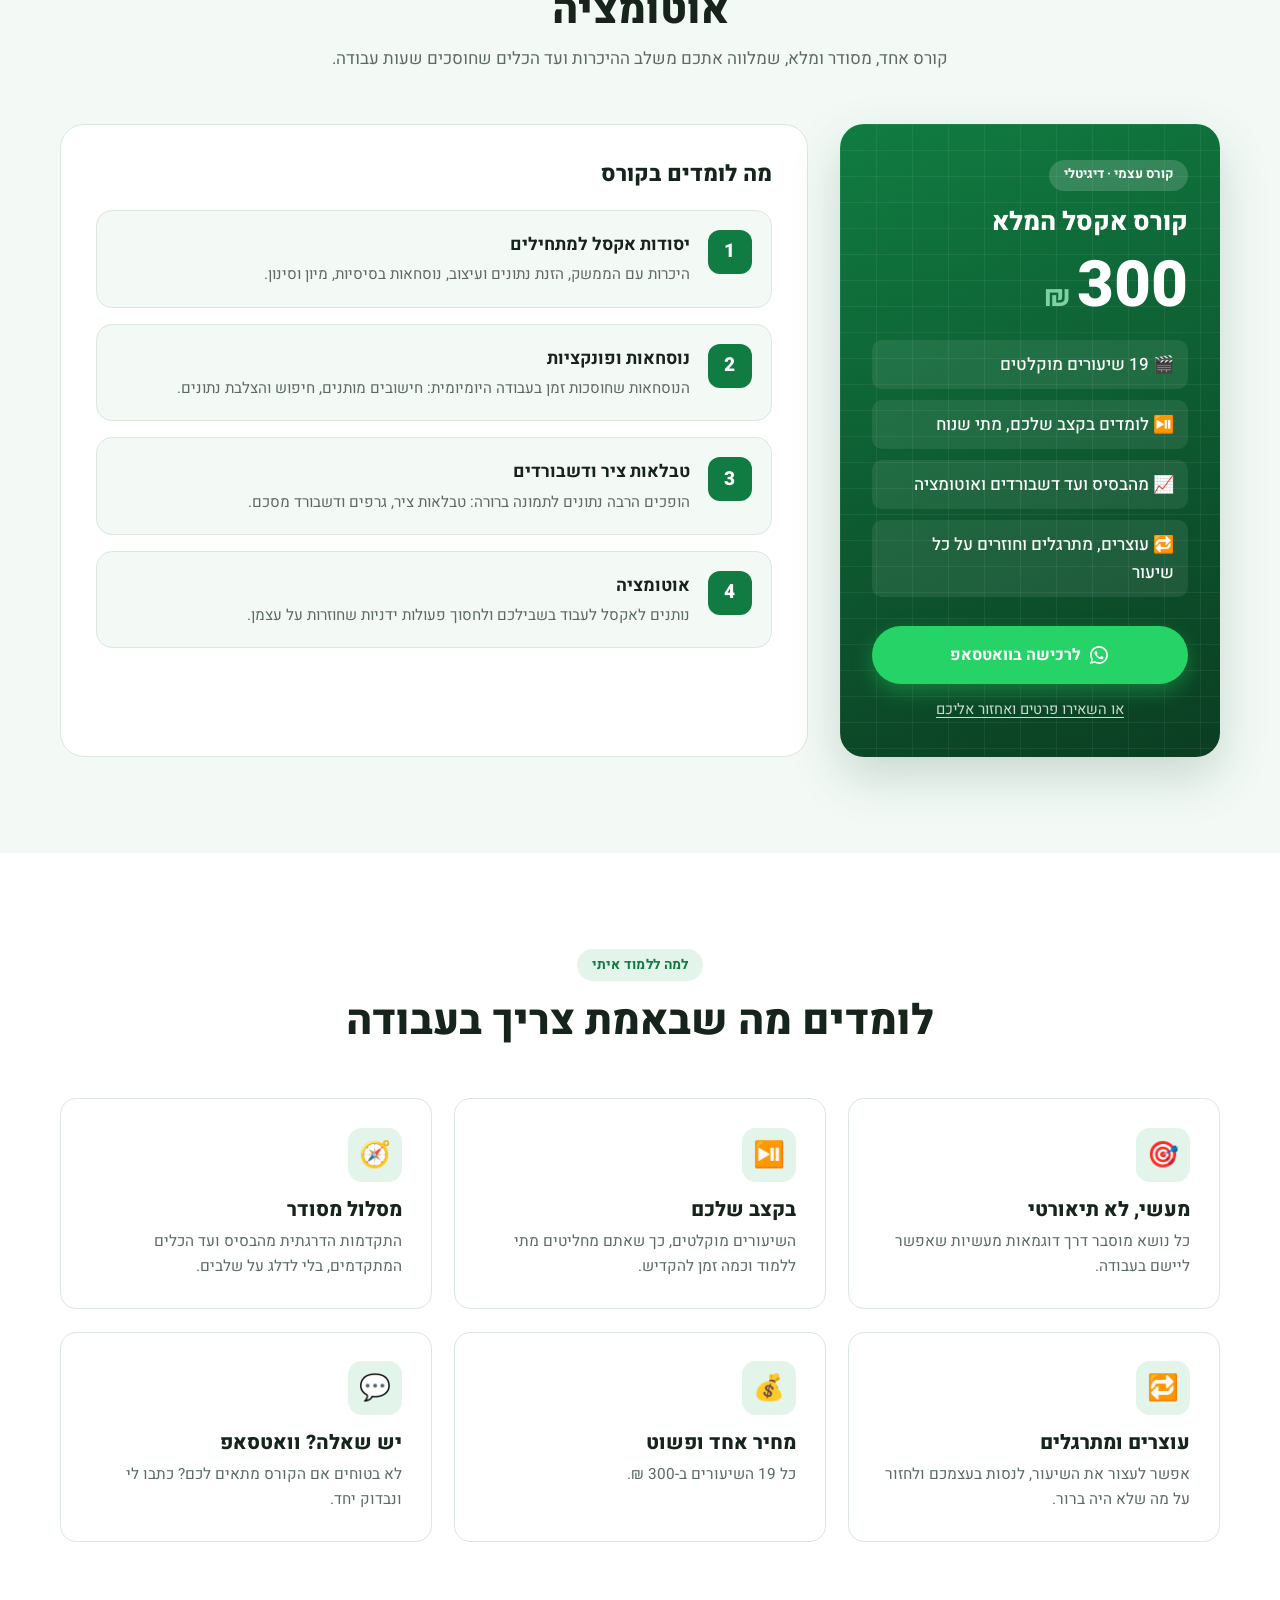
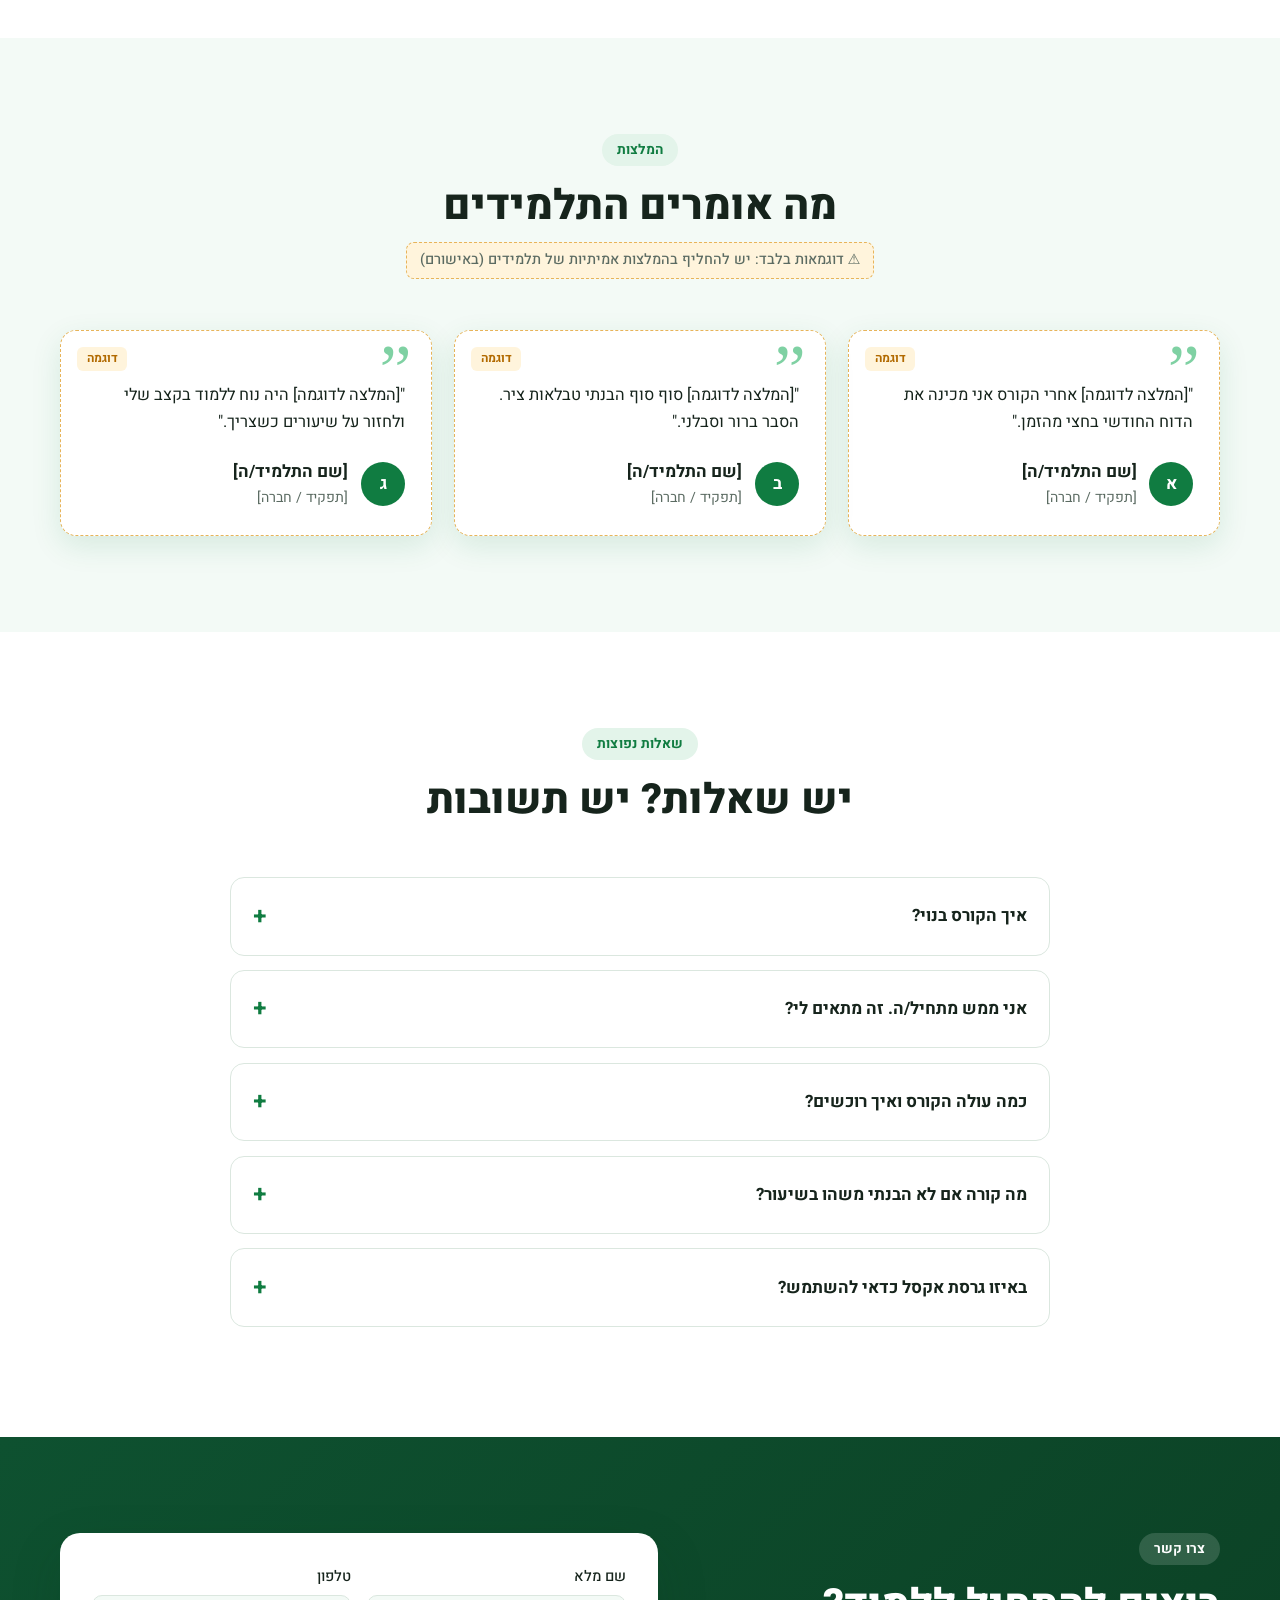
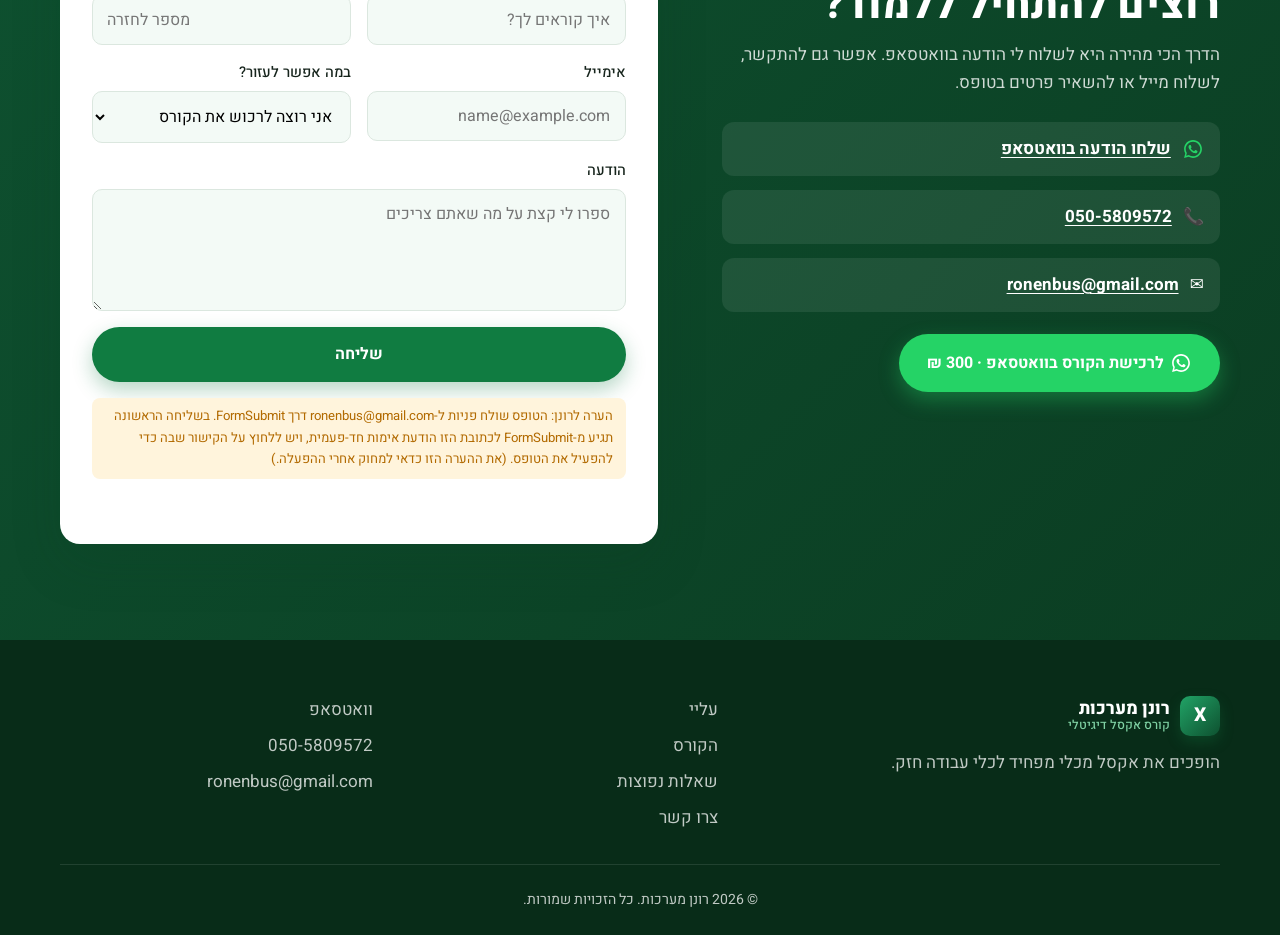
==== commit e7c9c1c7: "Remove the surname בוסקילה from the site Change the about heading to "היי, אני רונן" and drop the su" ====
--- a/index.html
+++ b/index.html
@@ -127,7 +127,7 @@
         </div>
         <div class="about-text">
           <span class="eyebrow">נעים להכיר</span>
-          <h2>היי, אני רונן בוסקילה</h2>
+          <h2>היי, אני רונן</h2>
           <p>
             אני מלמד אקסל, ואני מאמין שכל אחד יכול לעבוד איתו בביטחון. הרבה אנשים נבהלים מגיליון מלא במספרים
             ומנוסחאות, וחבל, כי עם ההסבר הנכון אקסל הופך מכלי מאיים לכלי שחוסך זמן ועבודה ידנית.
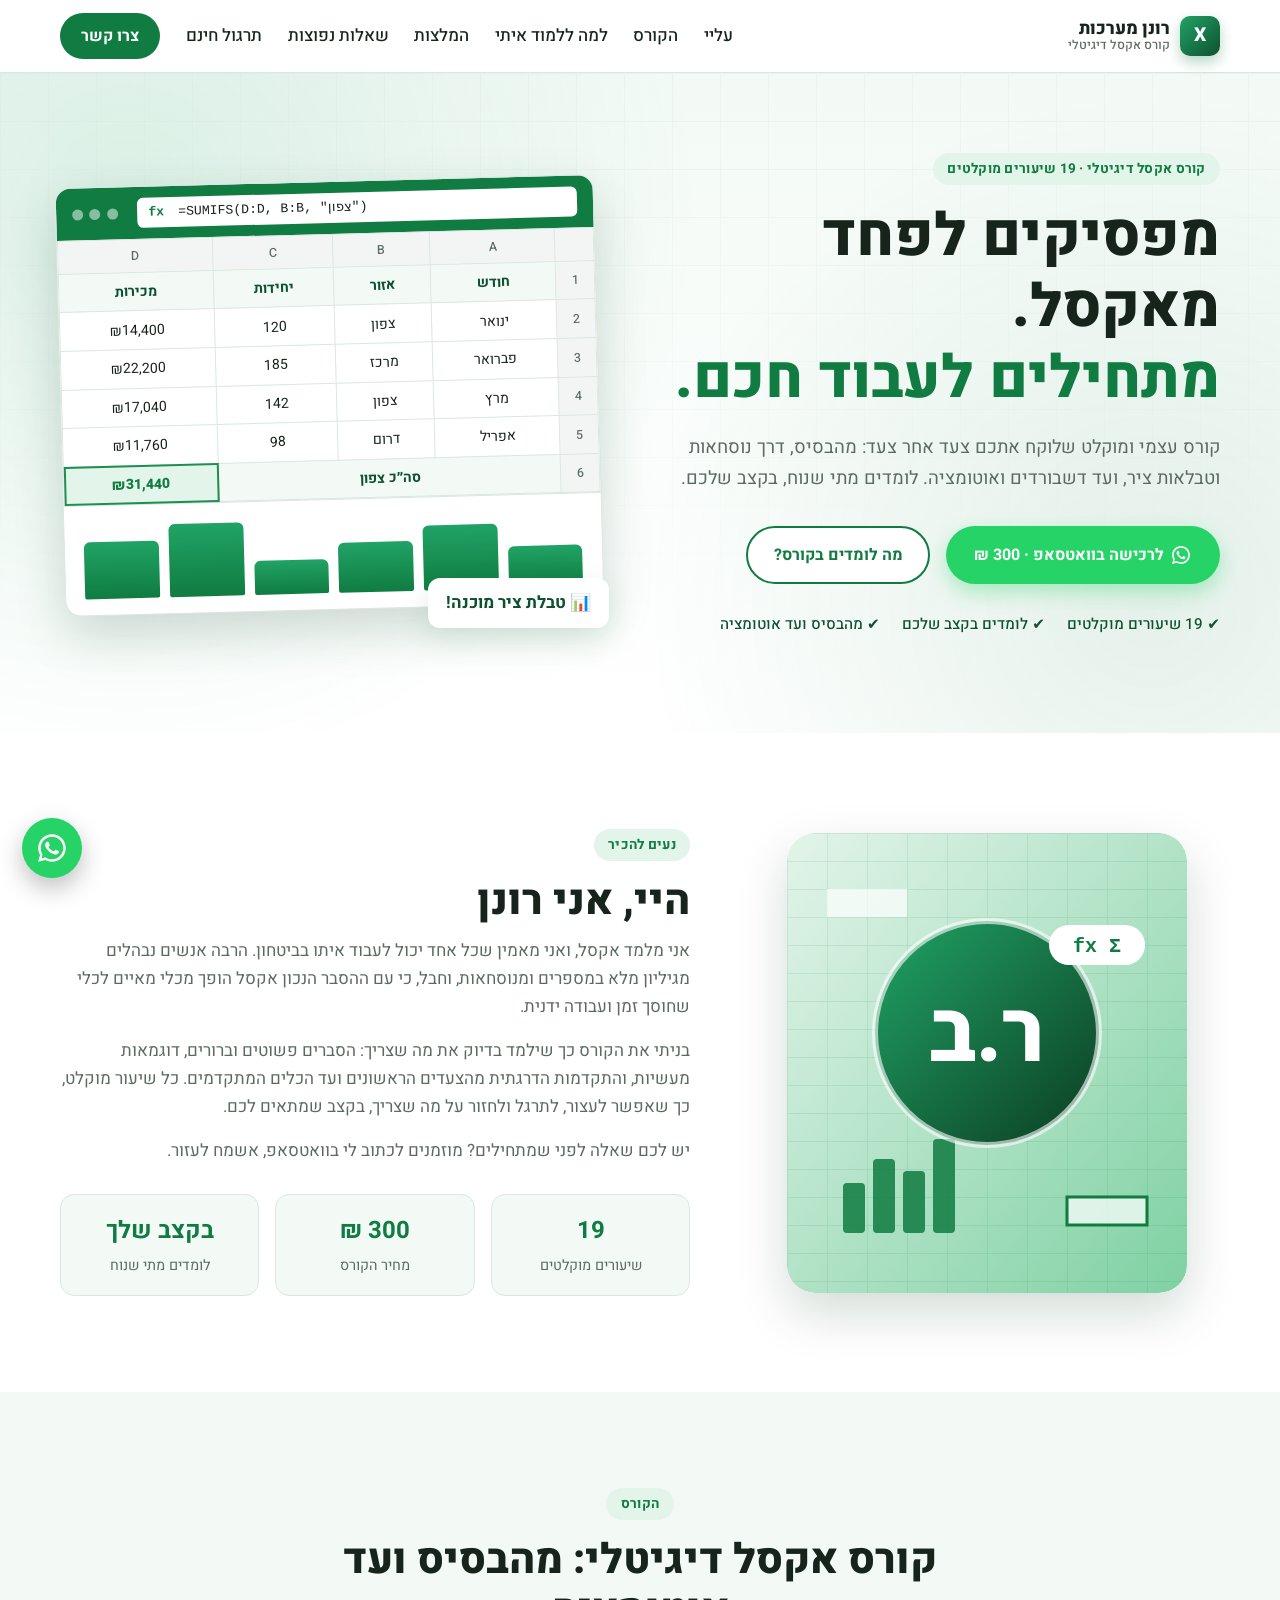
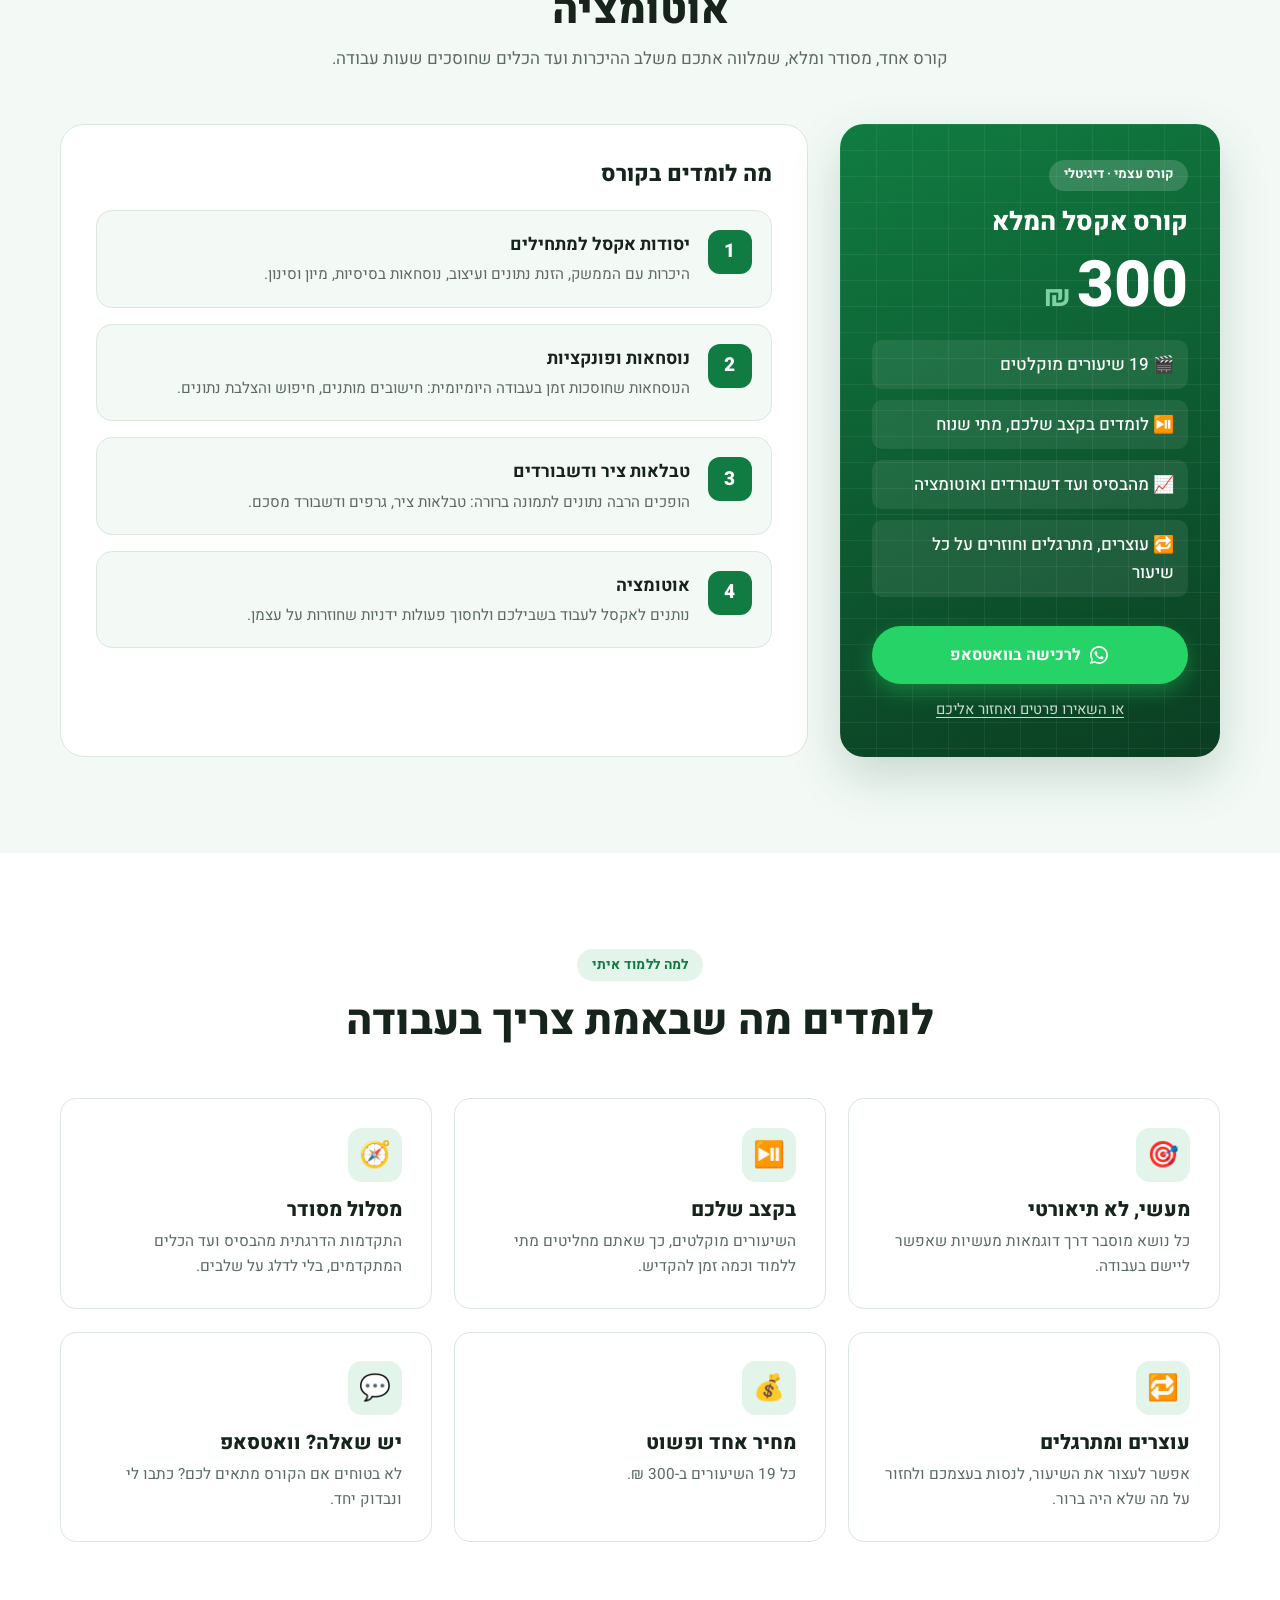
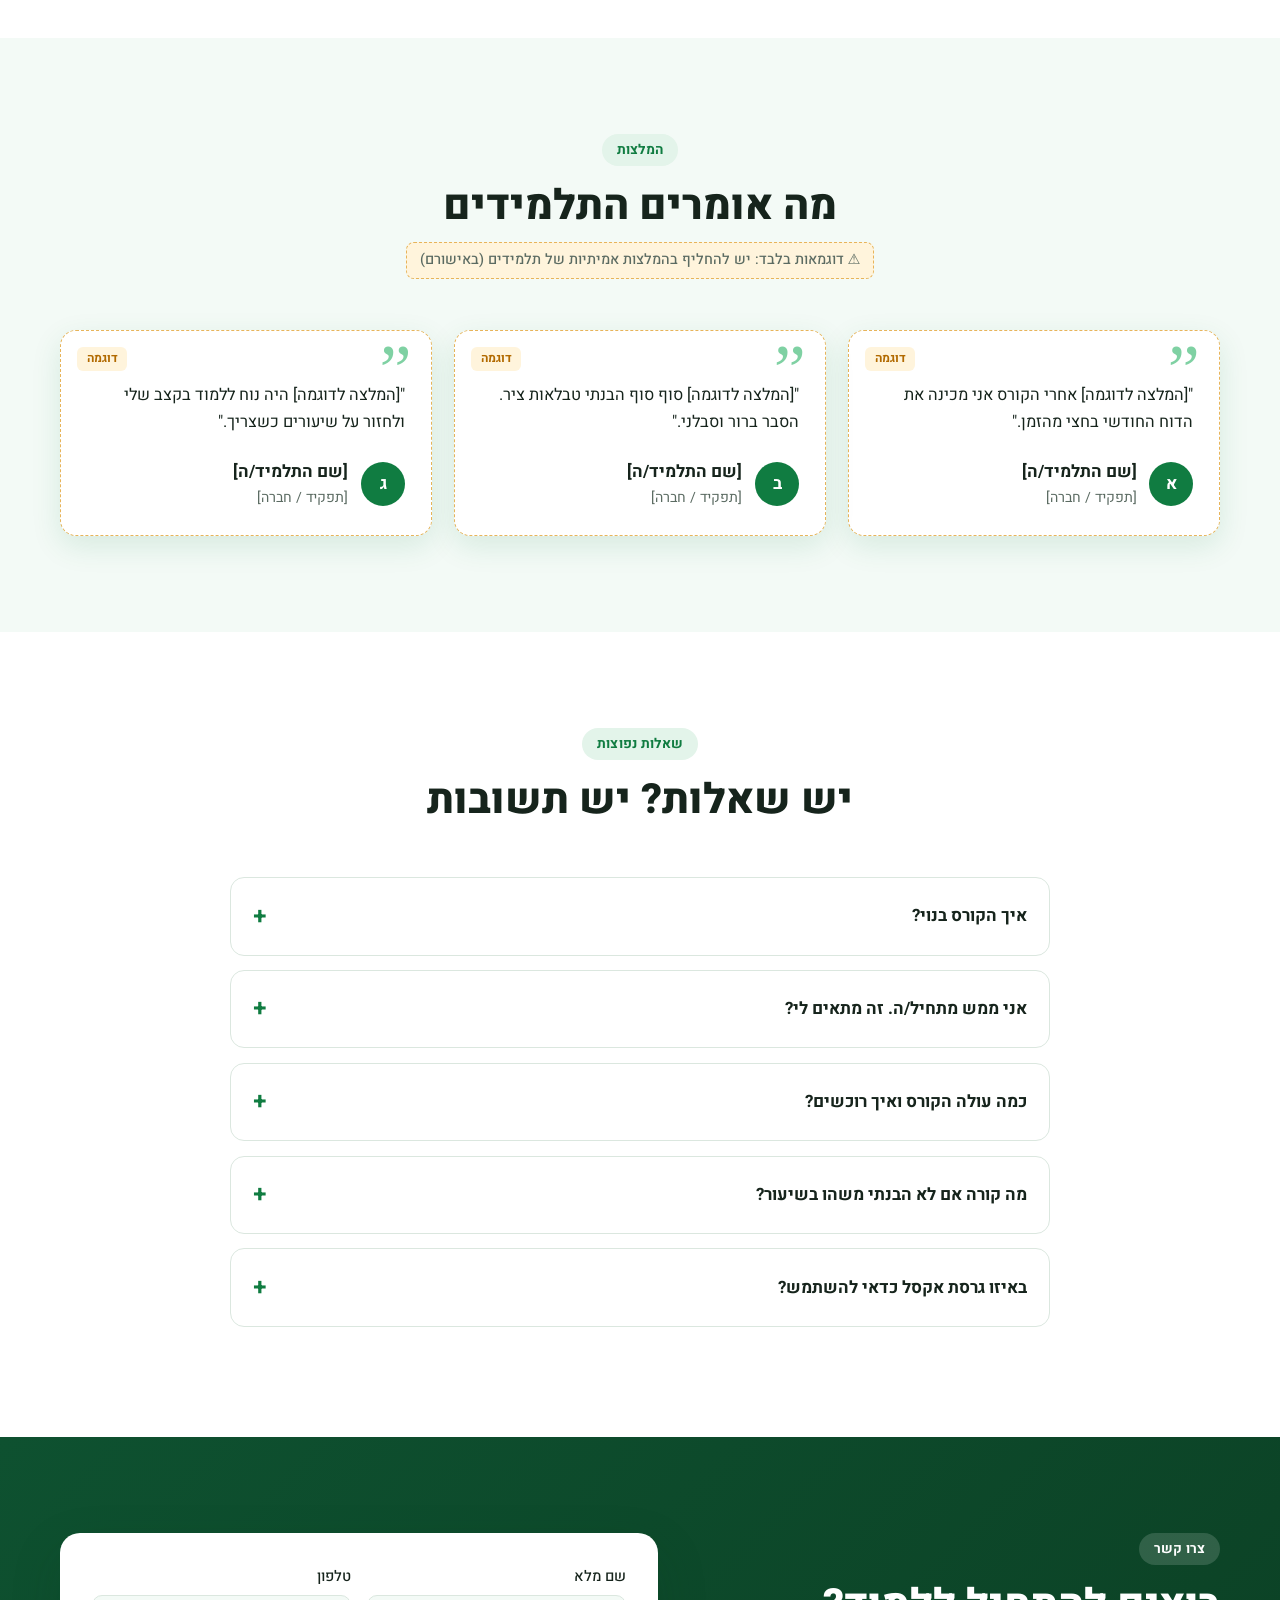
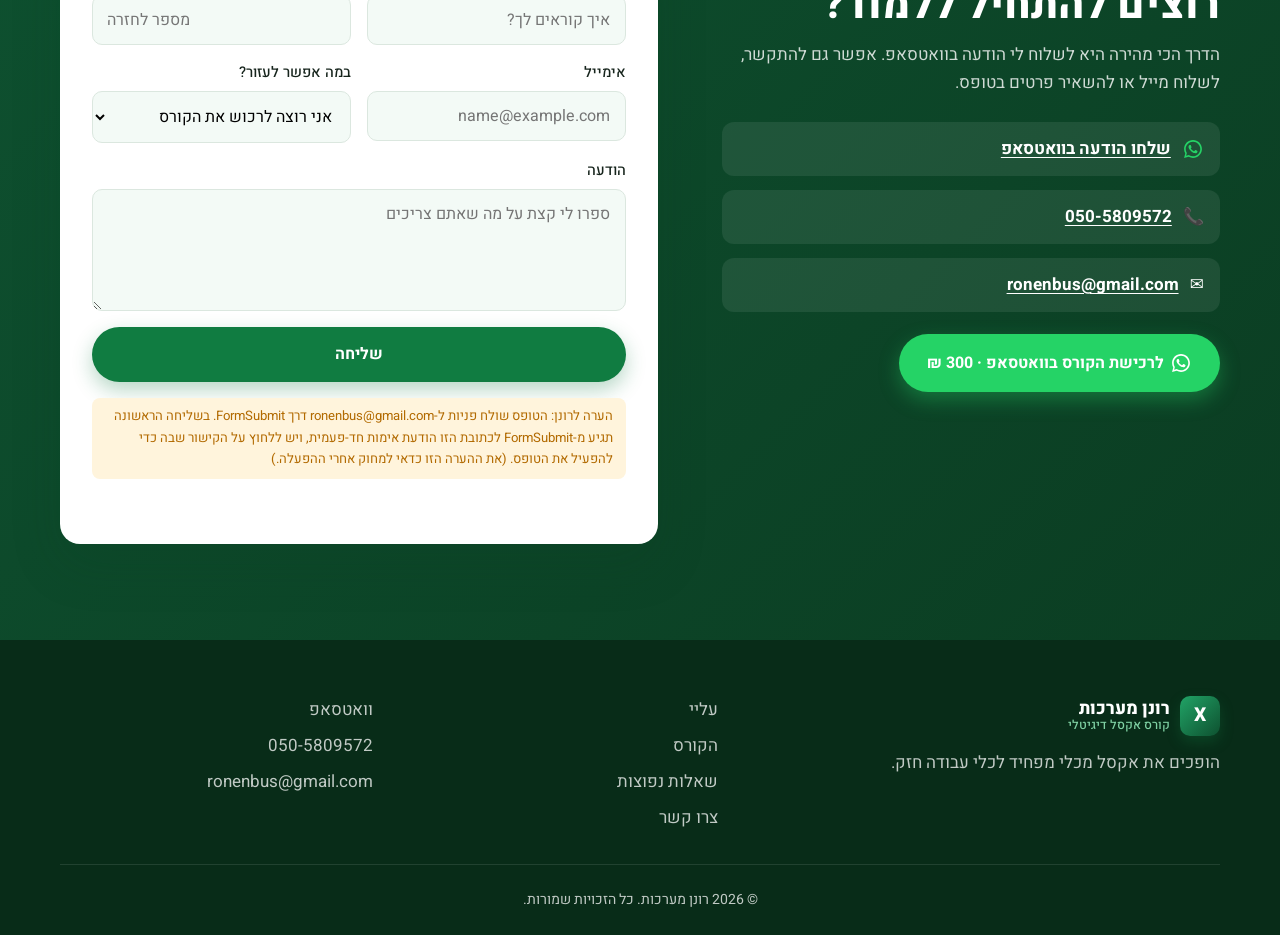
==== commit 7770d653: "Add Excel Lab practice app with formula engine and 10 exercises Co-Authored-By: Claude Sonnet 5.5 <n" ====
--- a/index.html
+++ b/index.html
@@ -28,6 +28,7 @@
         <a href="#benefits">למה ללמוד איתי</a>
         <a href="#testimonials">המלצות</a>
         <a href="#faq">שאלות נפוצות</a>
+        <a href="app/">תרגול חינם</a>
         <a href="#contact" class="btn btn-small">צרו קשר</a>
       </nav>
     </div>
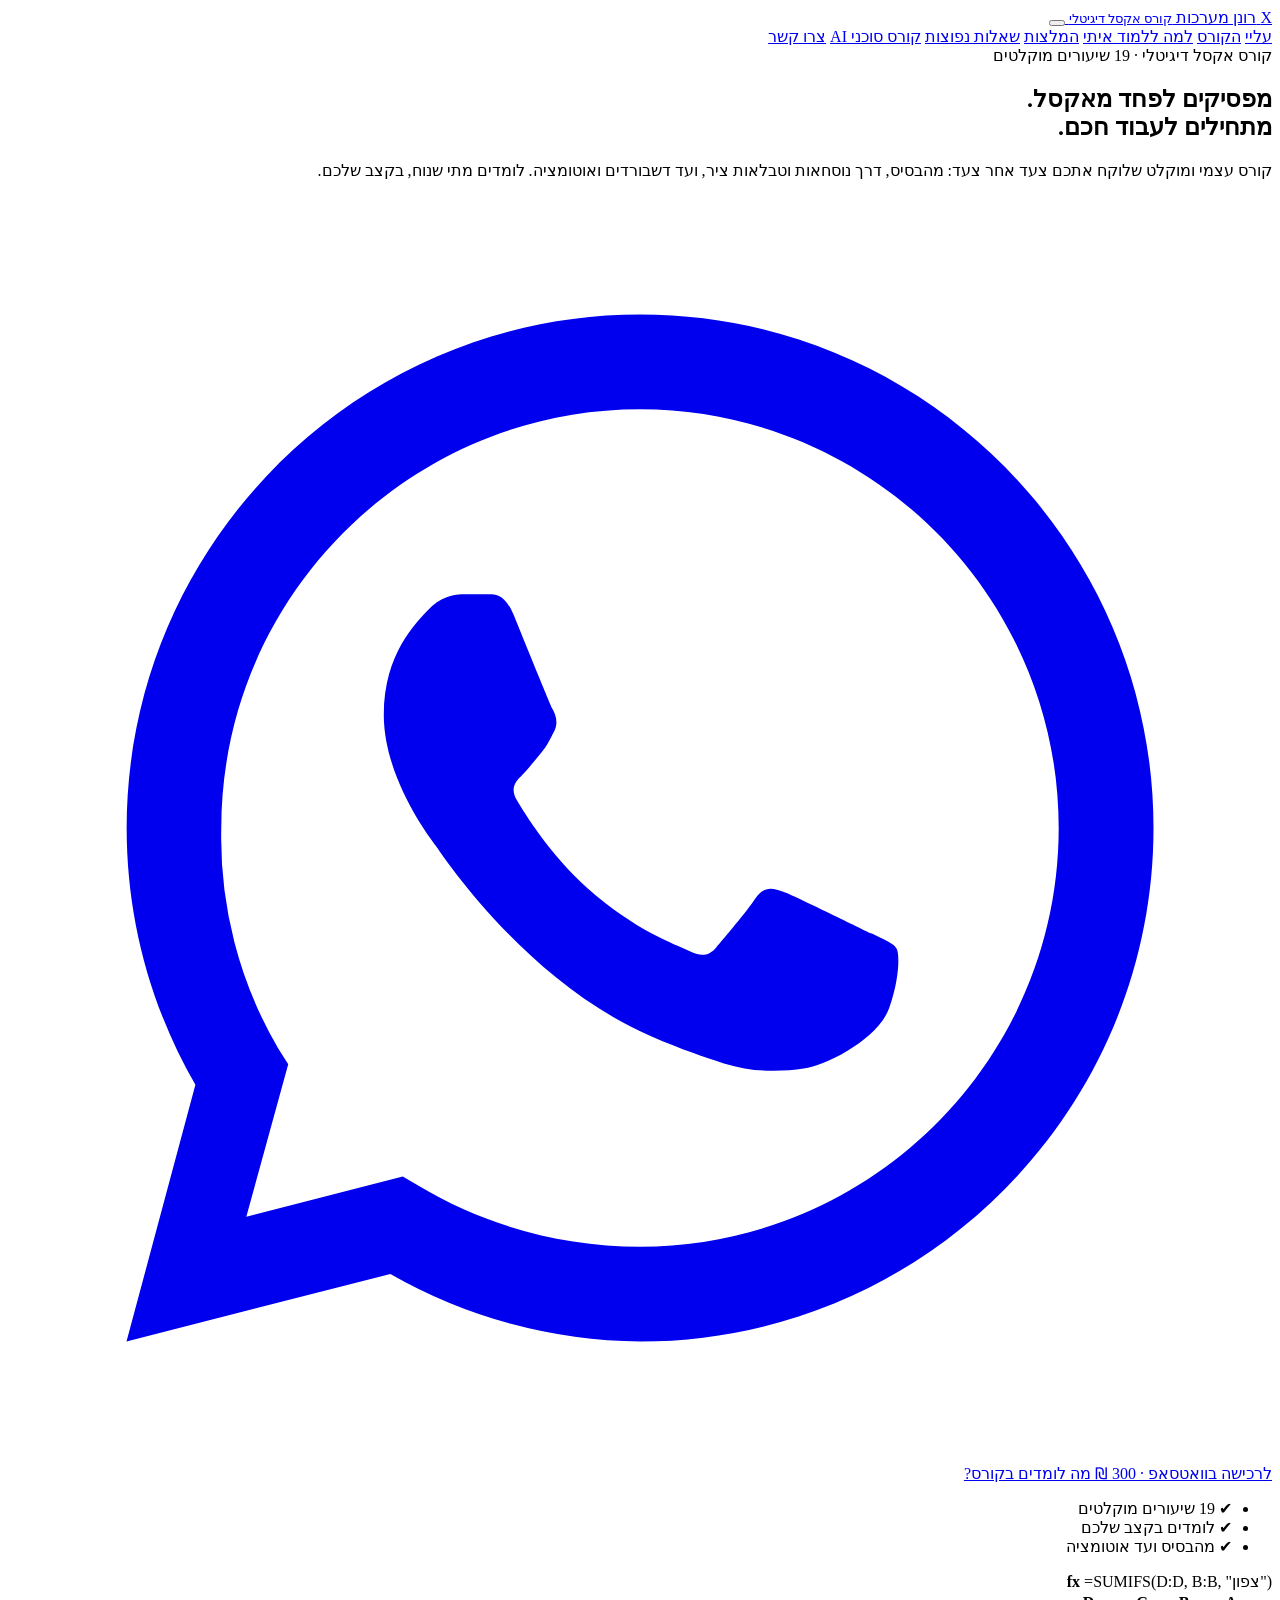
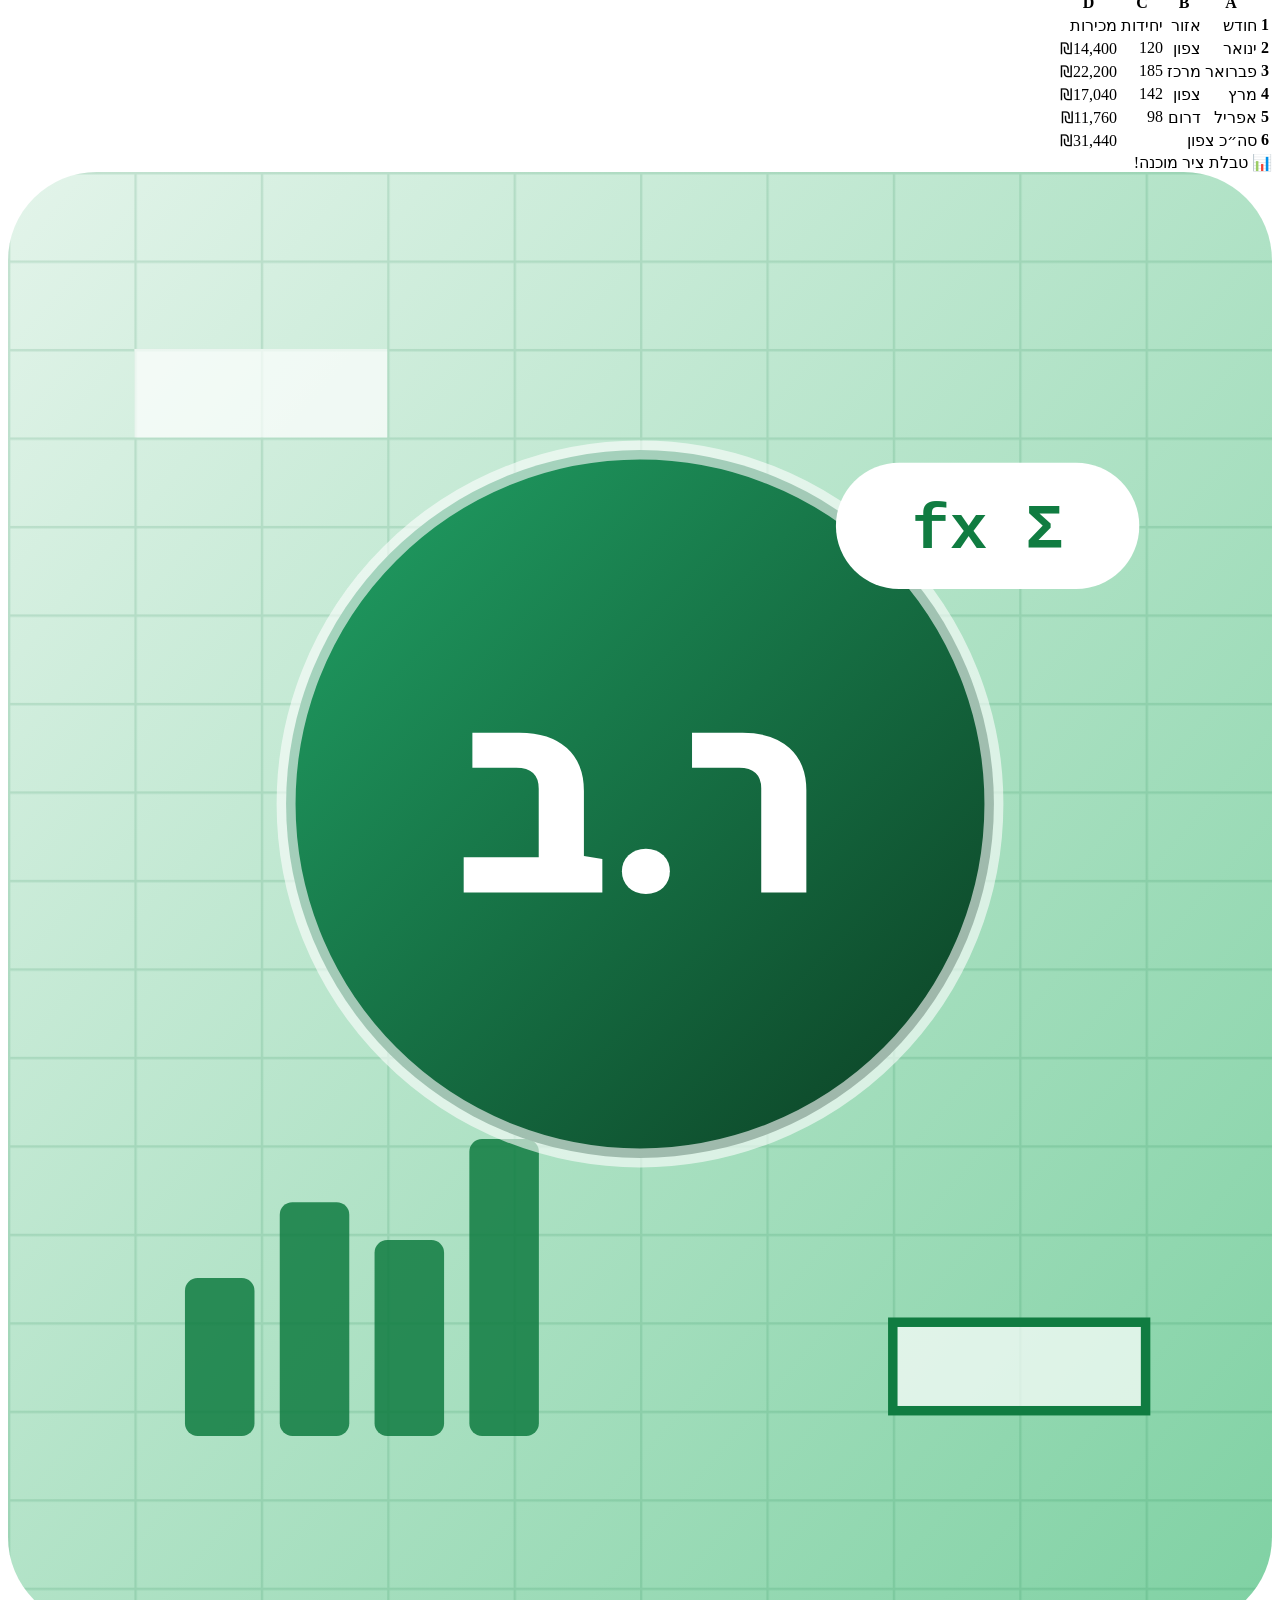
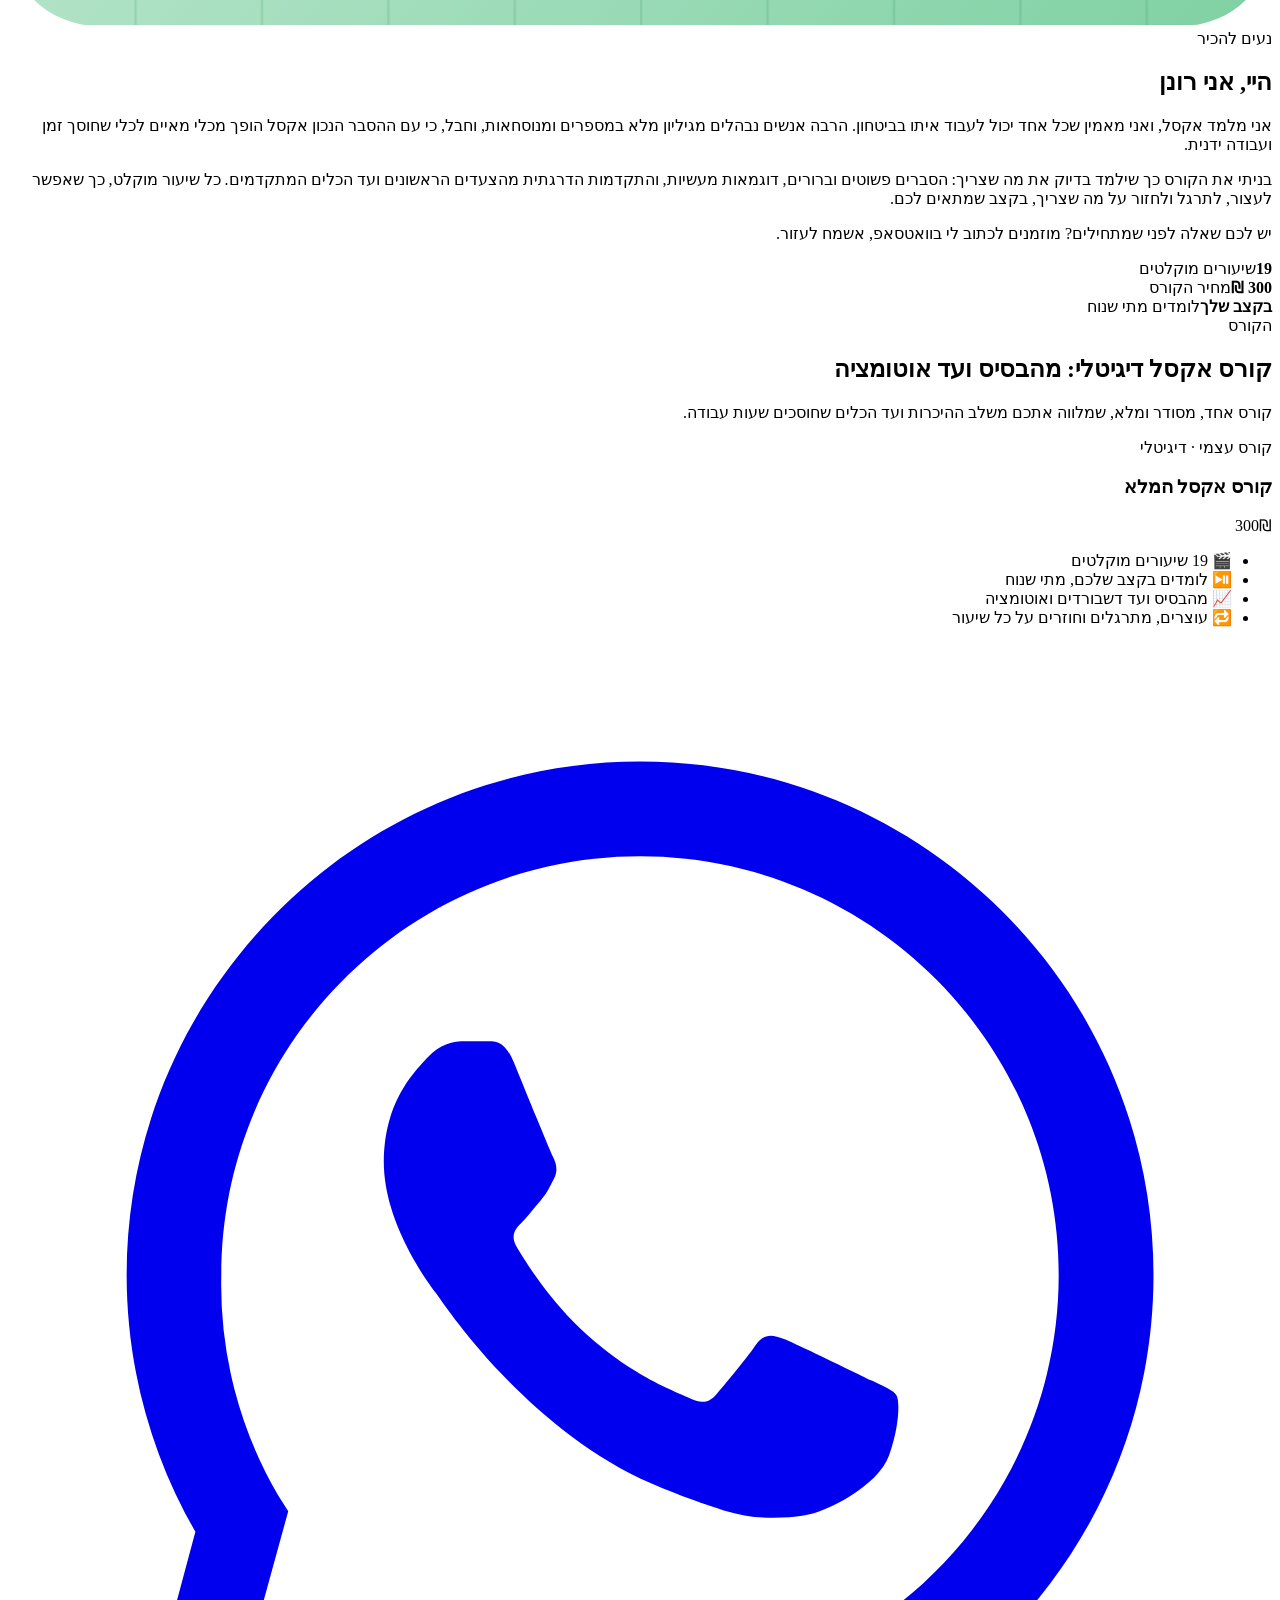
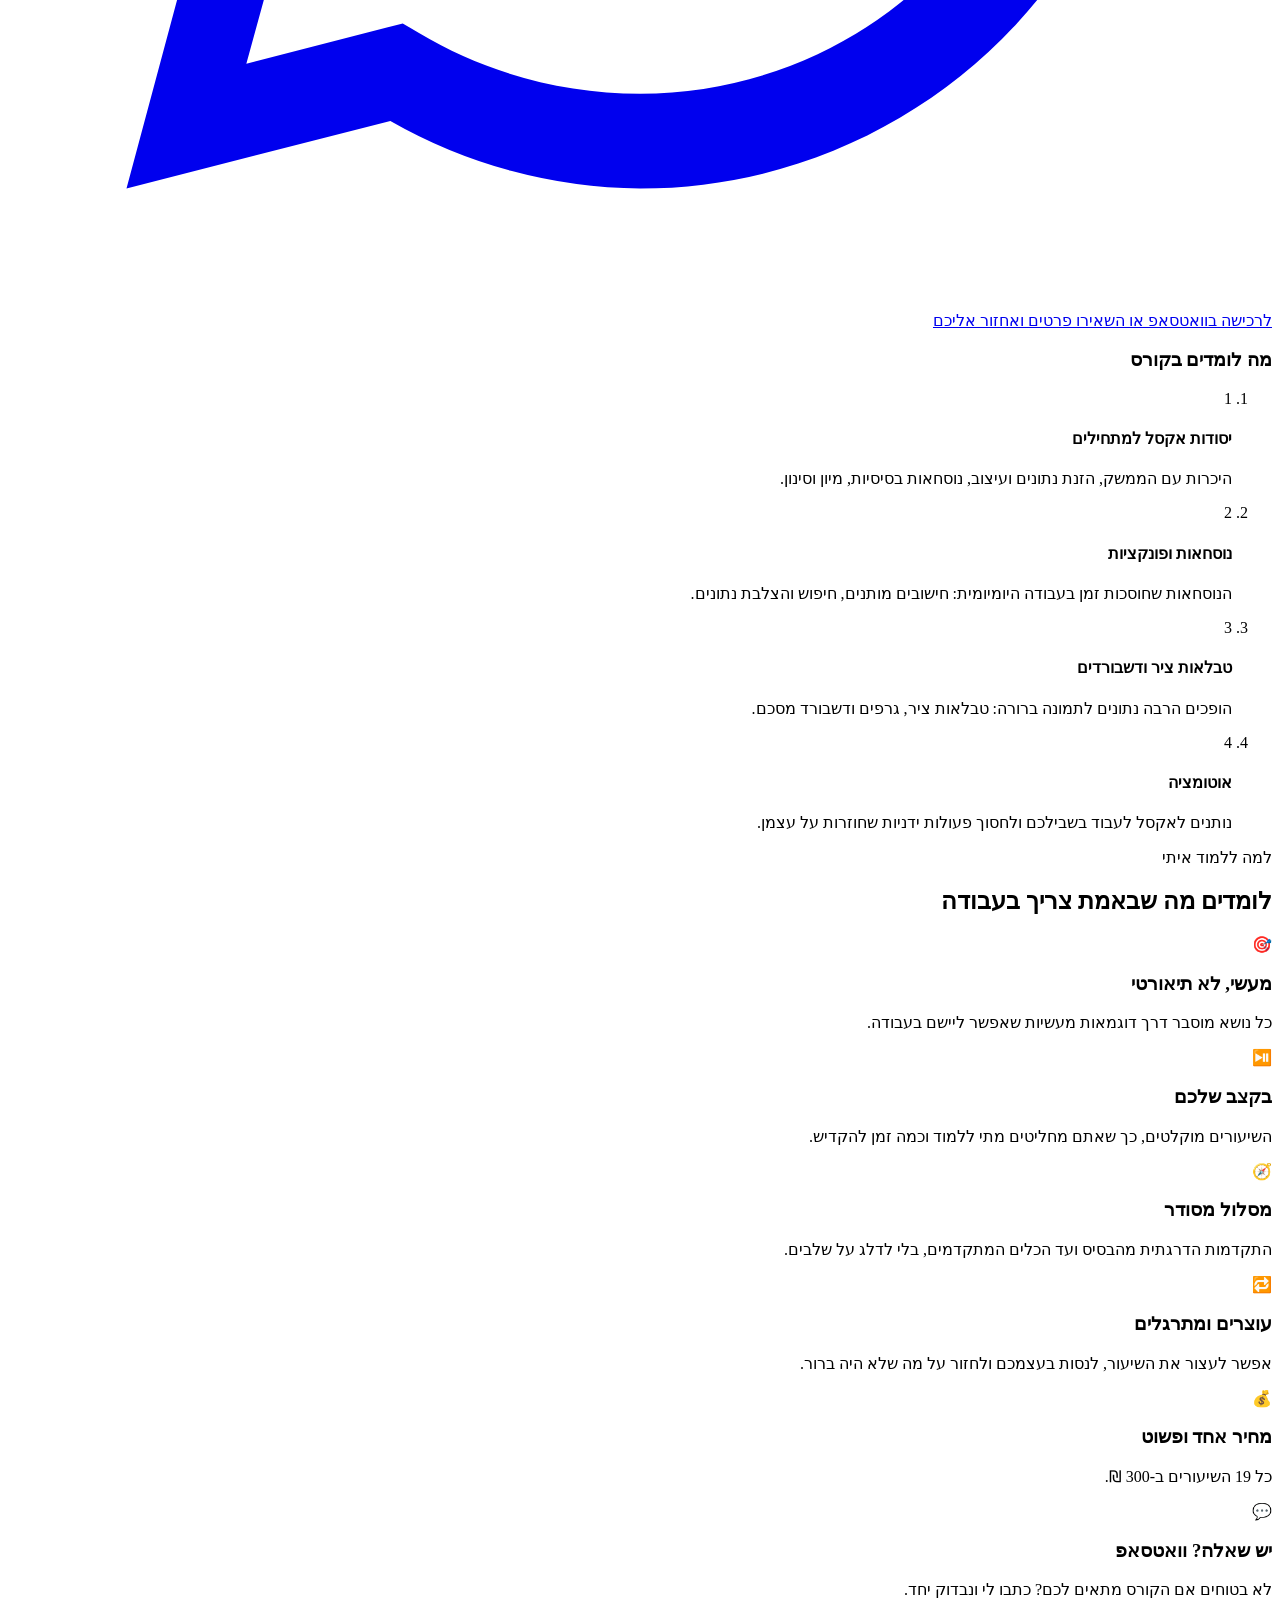
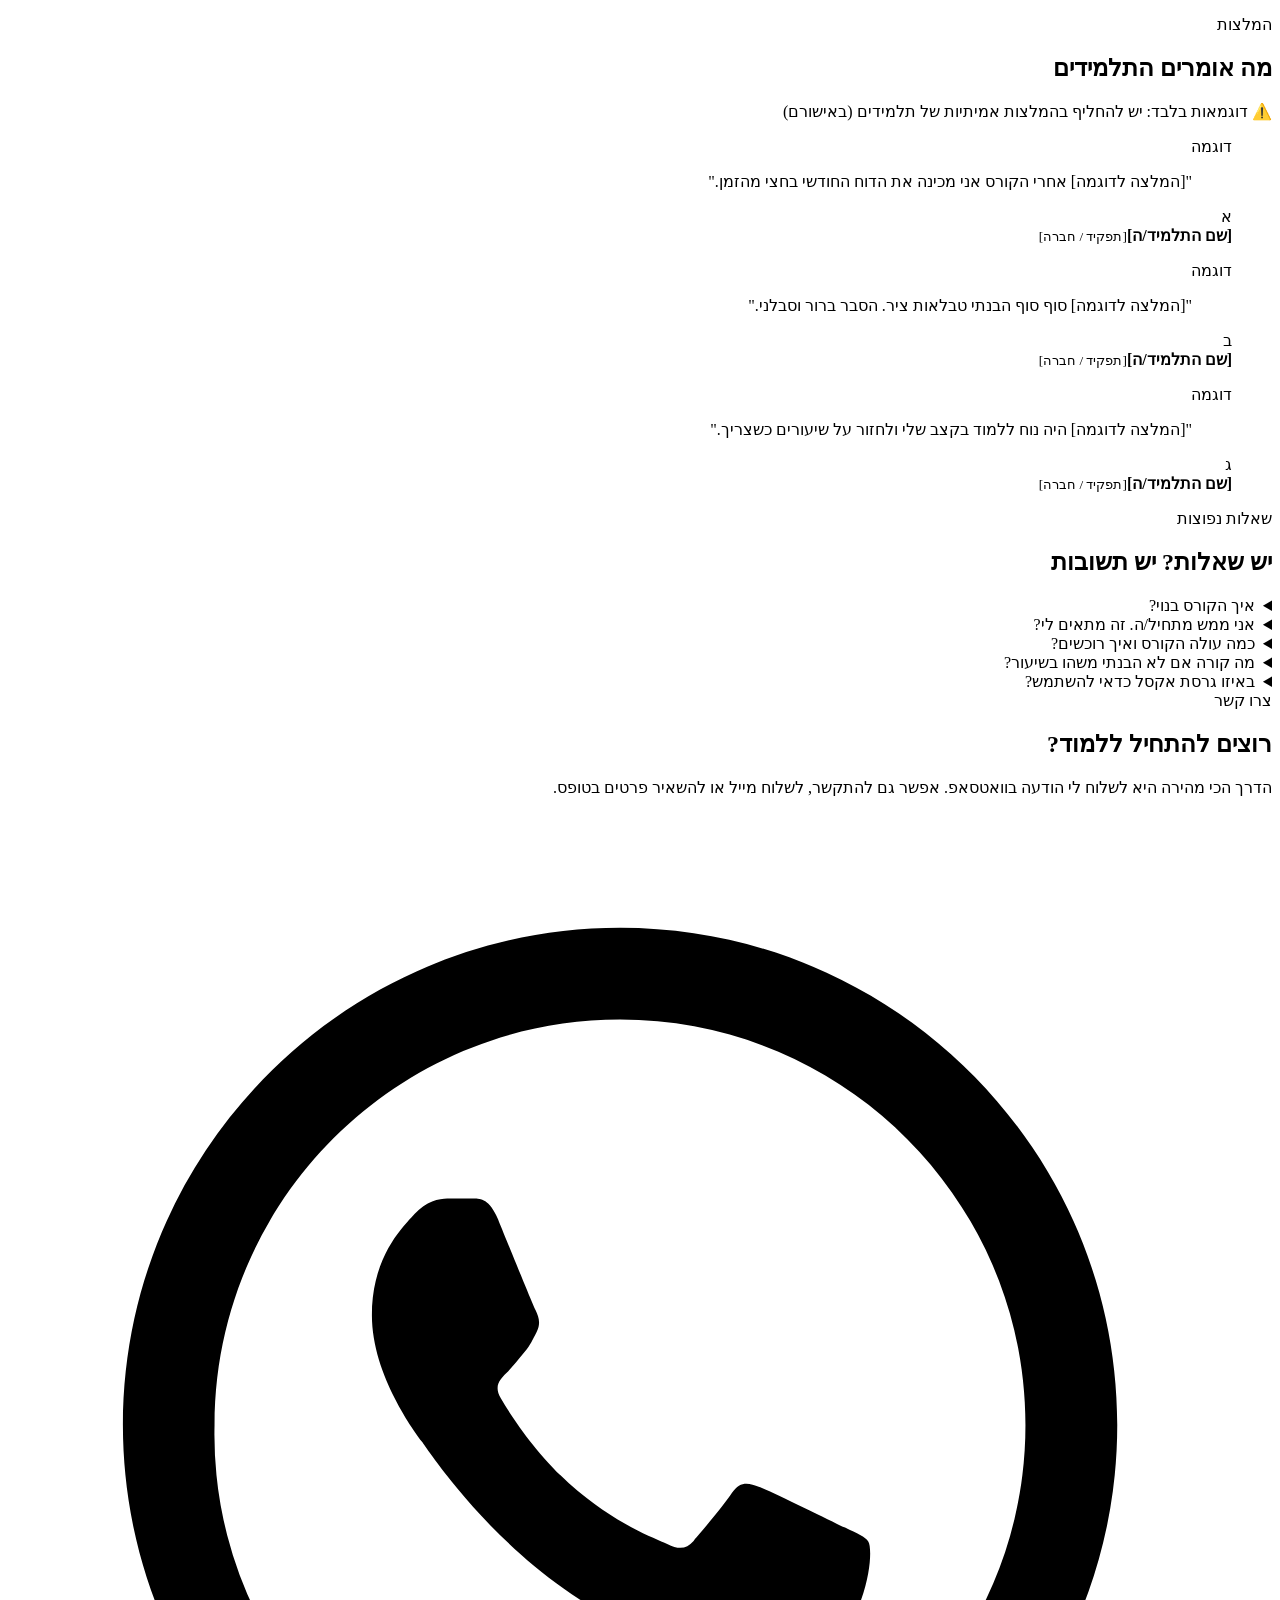
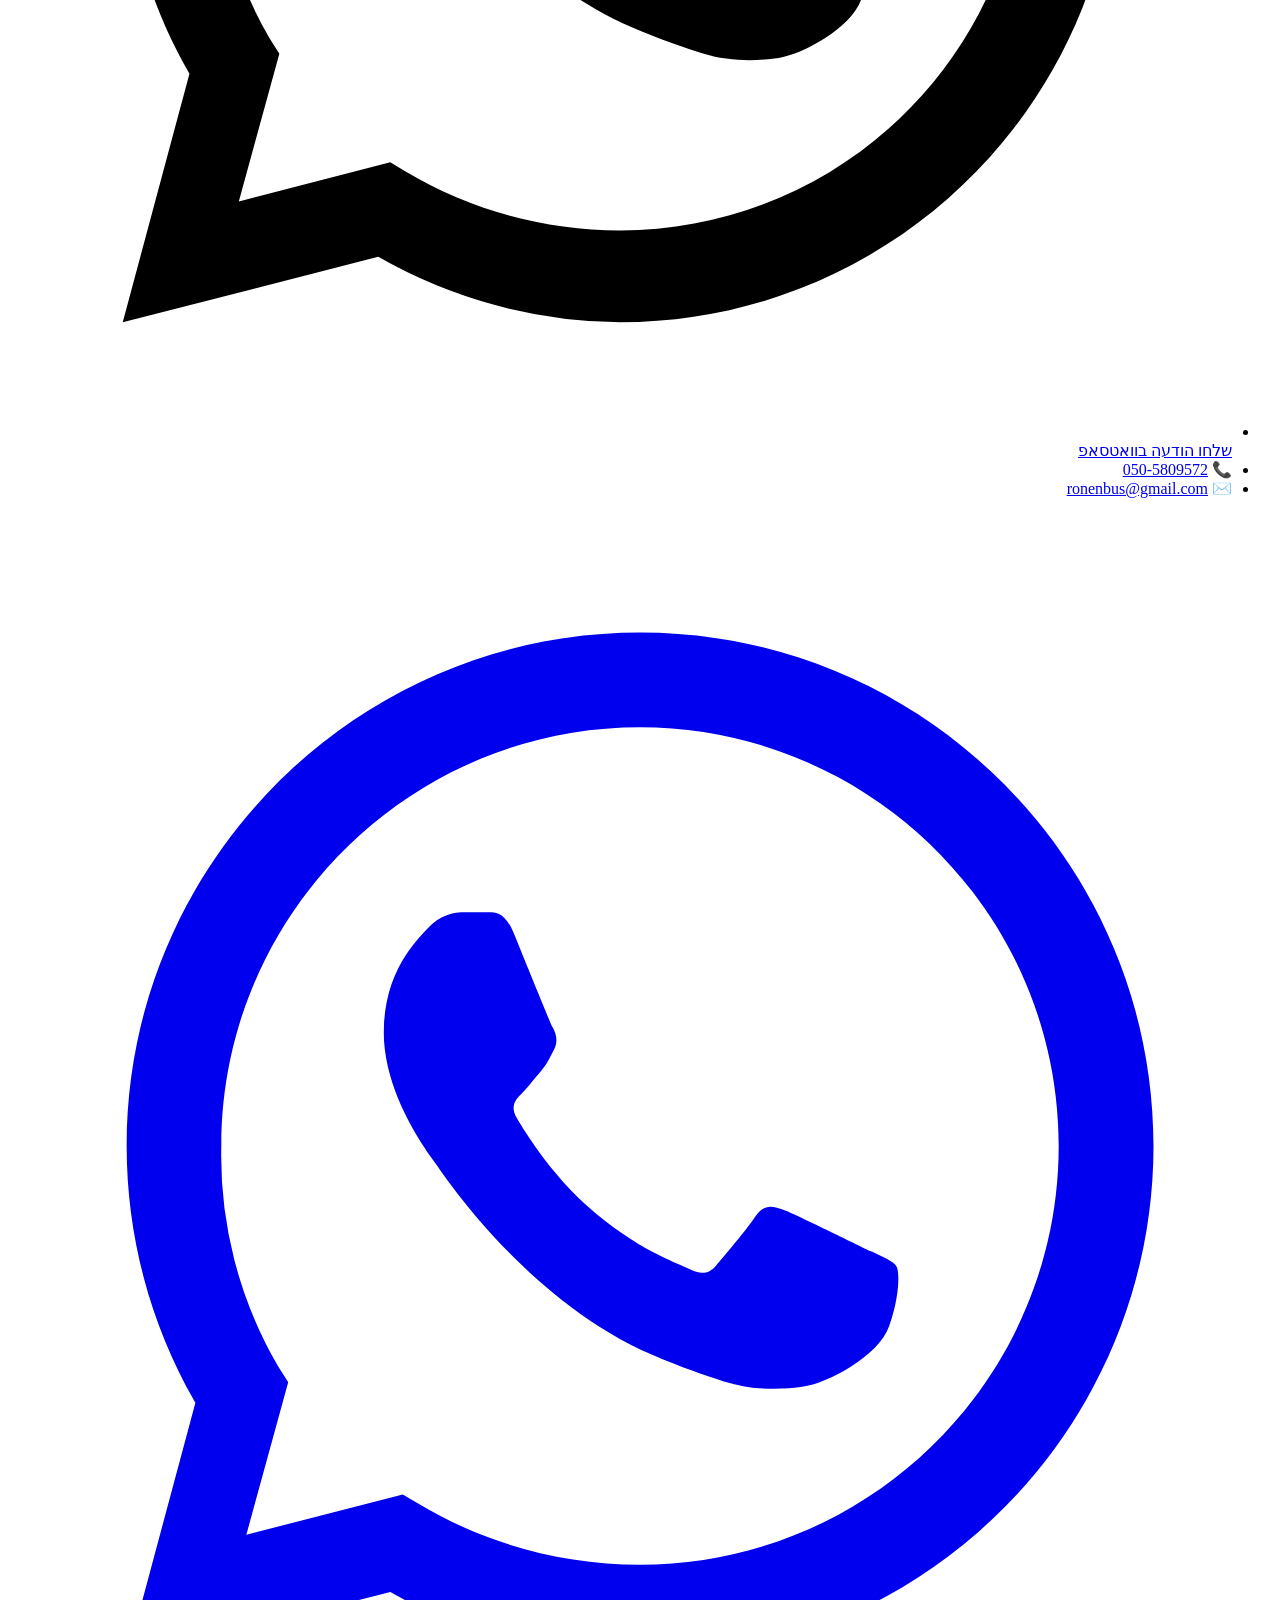
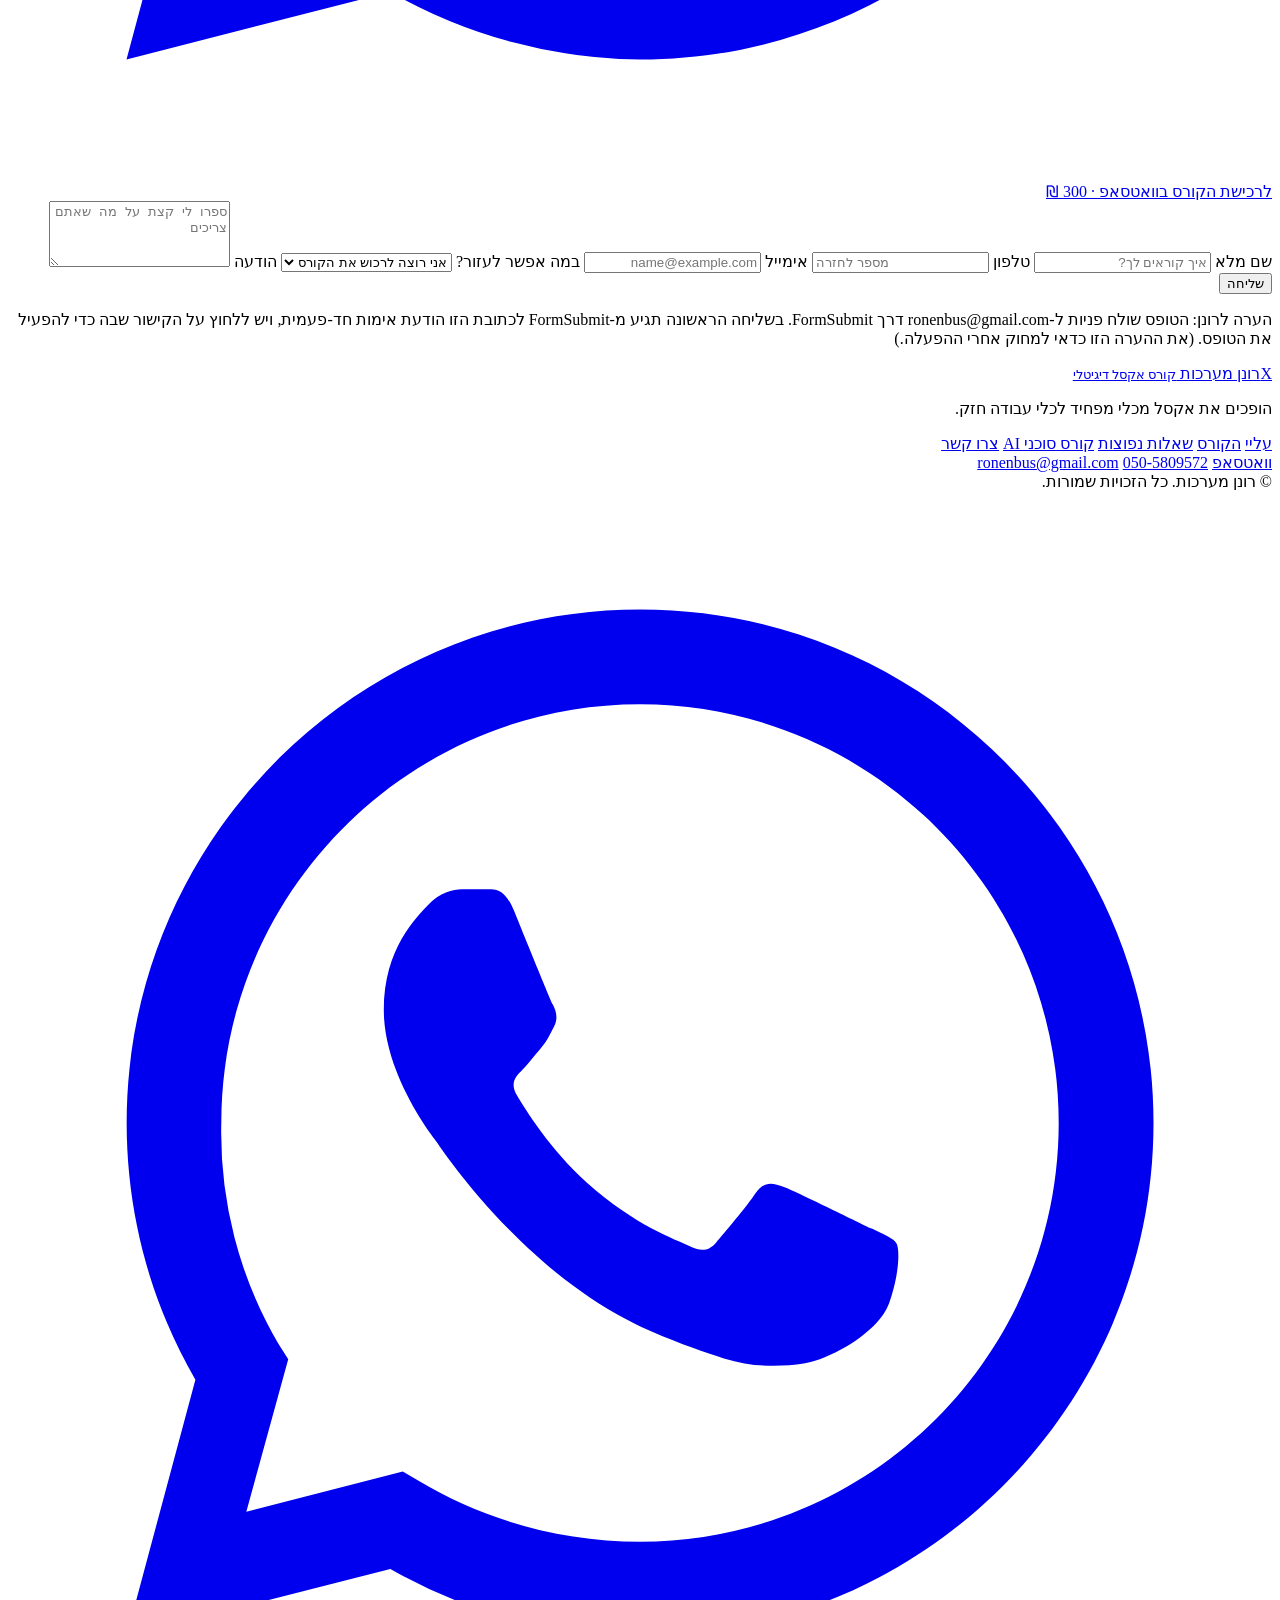
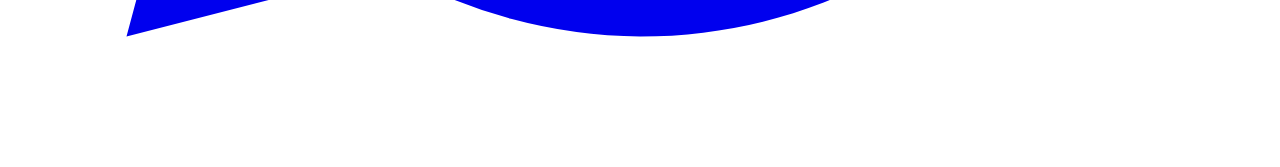
==== commit 3268c451: "Add AI agent network course (ai-agents/) Hebrew course page with 7 modules, 28 lessons, quizzes and " ====
--- a/index.html
+++ b/index.html
@@ -28,7 +28,7 @@
         <a href="#benefits">למה ללמוד איתי</a>
         <a href="#testimonials">המלצות</a>
         <a href="#faq">שאלות נפוצות</a>
-        <a href="app/">תרגול חינם</a>
+        <a href="ai-agents/">קורס סוכני AI</a>
         <a href="#contact" class="btn btn-small">צרו קשר</a>
       </nav>
     </div>
@@ -352,6 +352,7 @@
         <a href="#about">עליי</a>
         <a href="#course">הקורס</a>
         <a href="#faq">שאלות נפוצות</a>
+        <a href="ai-agents/">קורס סוכני AI</a>
         <a href="#contact">צרו קשר</a>
       </nav>
       <div class="footer-contact">
